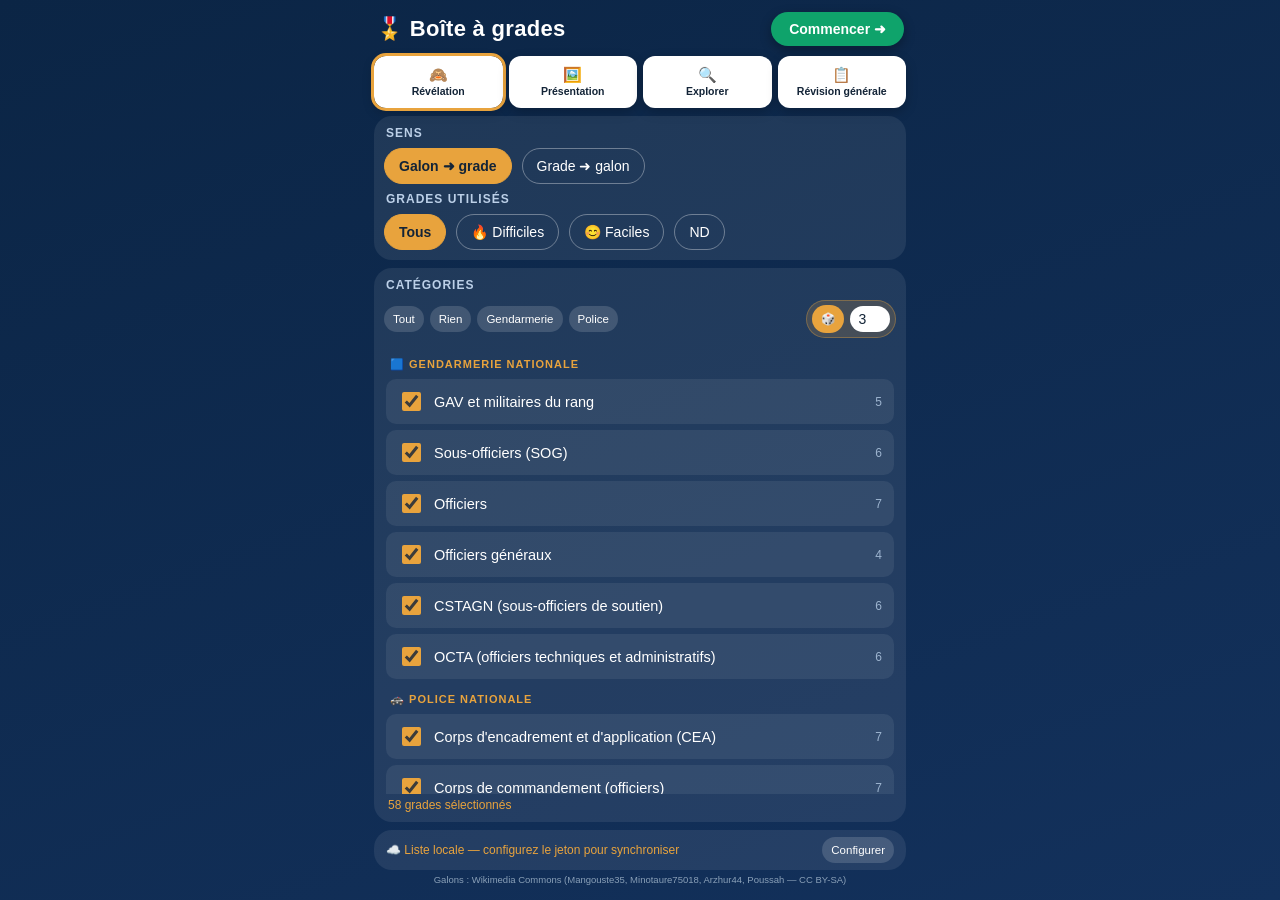
==== index.html @ 47ea77f5 "Clic à gauche = précédent ; difficulté > catégorie > titre ; remarques inutiles retirées Co-Authored" ====
<!DOCTYPE html>
<html lang="fr">
<head>
<meta charset="UTF-8">
<meta name="viewport" content="width=device-width, initial-scale=1, viewport-fit=cover, user-scalable=no">
<meta name="apple-mobile-web-app-capable" content="yes">
<meta name="apple-mobile-web-app-status-bar-style" content="black-translucent">
<meta name="theme-color" content="#0b2545">
<title>Boîte à grades</title>
<style>
:root{
  --bg:#0b2545; --bg2:#13315c; --card:#ffffff; --ink:#132437; --muted:#5b7089;
  --accent:#1d6fd8; --accent2:#0fa36b; --gold:#e8a33d; --danger:#c94f4f;
  --radius:18px;
  --sat:env(safe-area-inset-top,0px); --sab:env(safe-area-inset-bottom,0px);
}
*{box-sizing:border-box; -webkit-tap-highlight-color:transparent;}
html,body{margin:0;padding:0;height:100%;}
body{
  font-family:-apple-system,BlinkMacSystemFont,"Segoe UI",Roboto,Helvetica,Arial,sans-serif;
  background:linear-gradient(160deg,var(--bg) 0%,var(--bg2) 100%);
  color:#fff; min-height:100dvh;
  padding-top:var(--sat); padding-bottom:var(--sab);
  -webkit-text-size-adjust:100%;
}
.screen{max-width:560px;margin:0 auto;padding:16px;display:none;}
#home.active{display:flex;flex-direction:column;height:100dvh;overflow:hidden;padding:8px 14px calc(4px + var(--sab));width:100%;}
.screen.active{display:block;}
h1{font-size:22px;margin:0;font-weight:800;letter-spacing:.3px;}
.titlerow{display:flex;align-items:center;justify-content:space-between;gap:10px;margin:4px 2px 2px;flex:none;}
.sub{color:#bcd0e8;font-size:14px;margin:0 4px 18px;}
.modes{display:grid;grid-template-columns:repeat(4,1fr);gap:6px;margin:8px 0 8px;flex:none;}
.mode-btn{
  border:0;border-radius:12px;padding:7px 2px;text-align:center;cursor:pointer;
  background:var(--card);color:var(--ink);box-shadow:0 4px 12px rgba(0,0,0,.22);
  display:flex;flex-direction:column;align-items:center;justify-content:center;gap:1px;min-height:52px;
}
.mode-btn .ico{font-size:15px;}
.mode-btn b{display:block;font-size:10.5px;line-height:1.15;}
.mode-btn.selected{outline:3px solid var(--gold);}
.panel{background:rgba(255,255,255,.08);border-radius:var(--radius);padding:10px;margin-bottom:8px;}
.panel h3{margin:0 2px 8px;font-size:12px;text-transform:uppercase;letter-spacing:1px;color:#bcd0e8;font-weight:700;}
#catpanel{display:flex;flex-direction:column;flex:1;min-height:0;}
#expanel{flex:1;min-height:0;overflow-y:auto;-webkit-overflow-scrolling:touch;}
#revpanel{flex:1;min-height:0;display:flex;flex-direction:column;}
#revpanel .panel{flex:1;display:flex;flex-direction:column;min-height:0;margin-bottom:0;}
.row{display:flex;gap:10px;flex-wrap:wrap;}
.chip{
  border:1.5px solid rgba(255,255,255,.35);background:transparent;color:#fff;
  border-radius:999px;padding:9px 14px;font-size:14px;cursor:pointer;
}
.chip.on{background:var(--gold);border-color:var(--gold);color:#132437;font-weight:700;}
select{
  width:100%;font-size:16px;padding:12px;border-radius:12px;border:0;background:var(--card);color:var(--ink);
  appearance:none;-webkit-appearance:none;
}

.start{
  border:0;border-radius:999px;padding:9px 18px;font-size:14px;font-weight:800;cursor:pointer;
  background:var(--accent2);color:#fff;box-shadow:0 4px 12px rgba(0,0,0,.3);flex:none;
}
.topbar{display:flex;align-items:center;justify-content:space-between;margin-bottom:10px;}
.topbar .back{background:rgba(255,255,255,.15);border:0;color:#fff;border-radius:999px;padding:9px 15px;font-size:14px;cursor:pointer;}
.counter{font-size:14px;color:#bcd0e8;font-variant-numeric:tabular-nums;}
.card{
  background:var(--card);color:var(--ink);border-radius:22px;padding:20px 16px 16px;
  box-shadow:0 10px 30px rgba(0,0,0,.35);min-height:52dvh;
  display:flex;flex-direction:column;
}
.word{font-size:clamp(30px,9vw,44px);font-weight:800;text-align:center;margin:2px 0 12px;line-height:1.1;}
.meanings{display:grid;gap:14px;flex:1;}
.meaning{display:grid;gap:8px;}
.meaning .catlab{
  font-size:18px;font-weight:800;letter-spacing:.3px;
  color:#fff;background:var(--accent);padding:13px 14px;
  border-radius:14px;text-align:center;
  box-shadow:0 3px 10px rgba(29,111,216,.3);
}
.meaning .catlab.hiddenlab{
  background:repeating-linear-gradient(45deg,#13315c,#13315c 12px,#1b3f74 12px,#1b3f74 24px);
  color:#bcd0e8;font-weight:600;font-size:15px;
}
.imgwrap{position:relative;width:100%;aspect-ratio:4/3;background:#e8eef6;display:flex;align-items:center;justify-content:center;border:1px solid #e3e9f2;border-radius:16px;overflow:hidden;}
.imgwrap img{width:100%;height:100%;object-fit:contain;background:#fff;}
.imgwrap .status{color:var(--muted);font-size:14px;padding:10px;text-align:center;}
.veil{
  position:absolute;inset:0;background:repeating-linear-gradient(45deg,#13315c,#13315c 12px,#1b3f74 12px,#1b3f74 24px);
  display:flex;align-items:center;justify-content:center;color:#fff;font-size:40px;
}
.wikilink{font-size:11px;color:#8aa0b8;text-align:right;padding:3px 8px;text-decoration:none;display:block;}
.controls{display:flex;gap:10px;margin-top:14px;}
.ctrl{
  flex:1;border:0;border-radius:16px;padding:16px 8px;font-size:16px;font-weight:700;cursor:pointer;color:#fff;
}
.prev{background:rgba(255,255,255,.16);}
.next{background:var(--accent);}
.reveal{background:var(--gold);color:#132437;flex:1.4;}
.reveal[disabled]{opacity:.35;}
.ctrl:active{transform:scale(.97);}
.foot{text-align:center;color:#8aa0b8;font-size:9.5px;margin-top:4px;padding-bottom:2px;white-space:nowrap;overflow:hidden;text-overflow:ellipsis;flex:none;}
#syncpanel{display:flex;align-items:center;flex-wrap:wrap;gap:8px;padding:7px 12px;flex:none;margin-bottom:0;}
#syncpanel h3{display:none;}
#syncpanel .selcount{margin:0;flex:1;min-width:0;overflow:hidden;text-overflow:ellipsis;white-space:nowrap;}
.dlgback{
  position:fixed;inset:0;background:rgba(6,20,40,.75);z-index:50;
  display:flex;align-items:flex-start;justify-content:center;padding:calc(24px + var(--sat)) 14px 14px;
  overflow-y:auto;-webkit-overflow-scrolling:touch;
}
.dlg{
  background:var(--bg2);border-radius:18px;padding:16px;width:100%;max-width:460px;
  box-shadow:0 12px 40px rgba(0,0,0,.5);
}
.dlg h3{margin:0 0 10px;font-size:13px;text-transform:uppercase;letter-spacing:1px;color:#bcd0e8;}
.tokfield{
  width:100%;font-size:16px;padding:12px;border-radius:12px;border:0;resize:vertical;
  background:var(--card);color:var(--ink);font-family:ui-monospace,Menlo,monospace;
  word-break:break-all;-webkit-user-select:text;user-select:text;
}
.dlgrow{display:flex;gap:8px;flex-wrap:wrap;margin-top:10px;}
.dlghelp{font-size:11px;line-height:1.4;color:#8aa0b8;margin:12px 0 0;white-space:normal;}
.selcount{font-size:12px;color:#e8a33d;margin:4px 4px 0;flex:none;}
.catgrid{display:grid;grid-template-columns:1fr;gap:6px;flex:1;min-height:0;overflow-y:auto;-webkit-overflow-scrolling:touch;padding:2px;align-content:start;}
.catitem{display:flex;align-items:center;gap:10px;background:rgba(255,255,255,.07);border-radius:10px;padding:10px 12px;font-size:14.5px;cursor:pointer;}
.catitem input{width:19px;height:19px;accent-color:var(--gold);}
.catitem .qm{
  display:none;width:19px;height:19px;border-radius:5px;flex:none;
  background:rgba(232,163,61,.25);border:1.5px solid var(--gold);color:var(--gold);
  font-size:13px;font-weight:800;align-items:center;justify-content:center;line-height:1;
}
.catgrid.mystery input{display:none;}
.catgrid.mystery .qm{display:inline-flex;}
.smallrow{display:flex;gap:6px;margin-bottom:10px;flex-wrap:nowrap;align-items:center;}
.randpick{
  display:flex;gap:6px;align-items:center;margin-left:auto;
  background:rgba(232,163,61,.18);border:1px solid rgba(232,163,61,.35);
  border-radius:999px;padding:4px 5px;
}
.randpick input{
  width:40px;font-size:14px;text-align:center;padding:5px 2px;border-radius:999px;border:0;
  background:var(--card);color:var(--ink);
}
.smallbtn.gold{background:var(--gold);color:#132437;font-weight:700;}
.smallbtn{border:0;background:rgba(255,255,255,.15);color:#fff;border-radius:999px;padding:7px 9px;font-size:11.5px;cursor:pointer;white-space:nowrap;}
.badge{background:var(--accent2);color:#fff;border-radius:999px;font-size:11.5px;font-weight:700;padding:3px 10px;margin-left:8px;vertical-align:middle;}
.exsearch{
  width:100%;font-size:18px;padding:14px 16px;border-radius:14px;border:0;
  background:var(--card);color:var(--ink);margin-bottom:10px;
  -webkit-appearance:none;appearance:none;
}
.exsug{display:flex;flex-wrap:wrap;gap:8px;margin-bottom:12px;}
.exsug button{
  border:0;border-radius:999px;padding:9px 14px;font-size:15px;font-weight:600;
  background:rgba(255,255,255,.18);color:#fff;cursor:pointer;
  text-shadow:0 1px 2px rgba(0,0,0,.45);
}
.exsug .excatbtn{font-weight:800;outline:2px solid rgba(255,255,255,.5);}
.exsug .exnone{color:#bcd0e8;font-size:14px;}
.excard{min-height:0;}
.wordchip{
  display:inline-block;color:#fff;padding:6px 18px;border-radius:14px;
  text-shadow:0 1px 3px rgba(0,0,0,.45);
}
.exwordblock{border-top:2px solid #e3e9f2;padding-top:12px;margin-top:4px;display:grid;gap:10px;}
.exwordblock:first-child{border-top:0;margin-top:0;}
.exwordtitle{
  font-size:22px;font-weight:800;color:#fff;padding:10px 12px;border-radius:12px;
  text-align:center;text-shadow:0 1px 3px rgba(0,0,0,.45);
}
.diffseg{display:inline-flex;background:#e8edf4;border-radius:999px;padding:3px;gap:3px;}
.diffseg button{
  border:0;border-radius:999px;padding:6px 11px;font-size:12.5px;cursor:pointer;
  background:transparent;color:#5b7089;font-weight:700;
}
.diffseg button.on[data-s="ND"]{background:#c6d0dd;color:#132437;}
.diffseg button.on[data-s="facile"]{background:var(--accent2);color:#fff;}
.diffseg button.on[data-s="difficile"]{background:var(--gold);color:#132437;}
.diffrow{text-align:center;margin:0 0 10px;}
.revlist{display:grid;gap:4px;flex:1;min-height:0;overflow-y:auto;-webkit-overflow-scrolling:touch;padding:2px;align-content:start;}
.revitem{
  display:flex;align-items:center;gap:8px;background:rgba(255,255,255,.07);
  border-radius:8px;padding:5px 5px 5px 12px;font-size:15px;flex-wrap:wrap;
}
.revword{flex:1;min-width:80px;overflow:hidden;text-overflow:ellipsis;}
.passebadge{
  background:rgba(255,255,255,.18);color:#e8d3a8;border:1px solid rgba(232,163,61,.5);
  border-radius:999px;font-size:10.5px;font-weight:700;padding:2px 7px;flex:none;
}
.revitem.d{background:rgba(232,163,61,.28);}
.revitem.f{background:rgba(15,163,107,.25);}
/* ---------- Boîte à grades ---------- */
.gimgs{display:grid;gap:10px;}
.gimgs.pair{grid-template-columns:1fr;}
.gimgs.pair .gbox{height:clamp(90px,17dvh,160px);}
.gfig{margin:0;display:grid;gap:4px;}
.gfig figcaption{font-size:12px;color:var(--muted);text-align:center;font-weight:600;}
.gbox{position:relative;background:#fff;border:1px solid #e3e9f2;border-radius:14px;overflow:hidden;
  display:flex;align-items:center;justify-content:center;height:clamp(120px,26dvh,230px);padding:6px;}
.gbox img,.gbox svg{max-width:100%;max-height:100%;width:auto;height:100%;object-fit:contain;display:block;}
.gbox .status{color:var(--muted);font-size:13px;}
.desc{font-size:16px;line-height:1.4;color:var(--ink);background:#eef3fa;border-radius:12px;padding:10px 12px;}
.desc .note{display:block;margin-top:6px;font-size:13.5px;color:var(--muted);}
.desc.hiddendesc{background:repeating-linear-gradient(45deg,#13315c,#13315c 12px,#1b3f74 12px,#1b3f74 24px);
  color:#bcd0e8;text-align:center;font-weight:600;}
.word.hiddenword{color:#9db4cf;font-size:clamp(24px,7vw,34px);}
.grouphead{font-size:11px;text-transform:uppercase;letter-spacing:1px;color:#e8a33d;font-weight:800;margin:8px 4px 2px;}
.ladderrow{display:grid;grid-template-columns:96px 1fr;gap:10px;align-items:center;border-top:1px solid #e3e9f2;padding-top:10px;}
.ladderrow:first-child{border-top:0;padding-top:0;}
.ladderrow .gbox{height:80px;padding:3px;border-radius:10px;}
.laddername{font-weight:800;font-size:16px;color:var(--ink);}
.ladderdesc{font-size:13.5px;color:var(--muted);margin-top:2px;}
.ladderrow .diffseg{margin-top:6px;}
.ladder{display:grid;gap:10px;}
.revcat{font-size:12px;text-transform:uppercase;letter-spacing:.8px;color:#e8a33d;font-weight:800;margin:10px 4px 2px;}
#exWord .wordchip{font-size:clamp(20px,6vw,28px);}
.catrow{margin:0 0 10px;}
.catrow .catlab{font-size:16px;font-weight:800;color:#fff;padding:10px 12px;border-radius:12px;text-align:center;}
.catrow .catlab.hiddenlab{background:repeating-linear-gradient(45deg,#13315c,#13315c 12px,#1b3f74 12px,#1b3f74 24px);color:#bcd0e8;font-weight:600;}
.desc.hiddendesc{font-size:14px;}
</style>
</head>
<body>

<!-- HOME -->
<div class="screen active" id="home">
  <div class="titlerow">
    <h1>🎖️ Boîte à grades</h1>
    <button class="start" id="startBtn" onclick="startSession()">Commencer ➜</button>
  </div>
  <div class="modes">
    <button class="mode-btn selected" id="mode2btn" onclick="setMode(2)">
      <span class="ico">🙈</span><b>Révélation</b>
    </button>
    <button class="mode-btn" id="mode1btn" onclick="setMode(1)">
      <span class="ico">🖼️</span><b>Présentation</b>
    </button>
    <button class="mode-btn" id="mode3btn" onclick="setMode(3)">
      <span class="ico">🔍</span><b>Explorer</b>
    </button>
    <button class="mode-btn" id="mode5btn" onclick="setMode(5)">
      <span class="ico">📋</span><b>Révision générale</b>
    </button>
  </div>

  <div class="panel" id="poolpanel" style="display:none">
    <h3>Sens</h3>
    <div class="row" style="margin-bottom:8px">
      <button class="chip on" data-s="g2n" onclick="setSens('g2n')">Galon ➜ grade</button>
      <button class="chip" data-s="n2g" onclick="setSens('n2g')">Grade ➜ galon</button>
    </div>
    <h3>Grades utilisés</h3>
    <div class="row">
      <button class="chip on" data-p="tous" onclick="setPool('tous')">Tous</button>
      <button class="chip" data-p="difficile" onclick="setPool('difficile')">🔥 Difficiles</button>
      <button class="chip" data-p="facile" onclick="setPool('facile')">😊 Faciles</button>
      <button class="chip" data-p="ND" onclick="setPool('ND')">ND</button>
    </div>
  </div>

  <div class="panel" id="catpanel">
    <h3>Catégories</h3>
    <div class="smallrow">
      <button class="smallbtn" onclick="allCats(true)">Tout</button>
      <button class="smallbtn" onclick="allCats(false)">Rien</button>
      <button class="smallbtn" onclick="groupCats('G')">Gendarmerie</button>
      <button class="smallbtn" onclick="groupCats('P')">Police</button>
      <span class="randpick">
        <button class="smallbtn gold" onclick="randomCats()">🎲</button>
        <input type="number" id="nbRand" min="1" max="11" value="3" inputmode="numeric" oninput="randomCats()">
      </span>
    </div>
    <div class="catgrid" id="catgrid"></div>
    <div class="selcount" id="selcount"></div>
  </div>

  <div id="expanel" style="display:none">
    <input class="exsearch" id="exInput" type="search" placeholder="Tapez un grade ou une catégorie…" autocomplete="off" autocapitalize="off" spellcheck="false" oninput="exSearch()">
    <div class="exsug" id="exSug"></div>
    <div class="card excard" id="exCard" style="display:none">
      <div class="diffrow" id="exDiffrow"></div>
      <div class="catrow" id="exCatrow"></div>
      <div class="word" id="exWord"></div>
      <div class="meanings" id="exMeanings"></div>
    </div>
  </div>

  <div id="revpanel" style="display:none">
    <div class="panel">
      <h3>Révision générale — ND / facile / difficile</h3>
      <div class="selcount" id="revcount"></div>
      <div class="revlist" id="revlist"></div>
    </div>
  </div>

  <div class="panel" id="syncpanel">
    <h3>☁️ Grades difficiles — synchronisation</h3>
    <div class="selcount" id="syncstatus">Chargement…</div>
    <button class="smallbtn" onclick="toggleSyncSetup()">Configurer</button>
  </div>

  <div id="syncsetup" class="dlgback" style="display:none" onclick="if(event.target===this)toggleSyncSetup()">
    <div class="dlg">
      <h3>Jeton GitHub — synchronisation</h3>
      <textarea id="ghtoken" class="tokfield" rows="3" placeholder="Collez ici le jeton (github_pat_…)"
        autocomplete="off" autocorrect="off" autocapitalize="off" spellcheck="false"></textarea>
      <div class="dlgrow">
        <button class="smallbtn" onclick="pasteToken()">📋 Coller</button>
        <button class="smallbtn" onclick="$('ghtoken').value=''">Effacer</button>
        <button class="smallbtn gold" onclick="saveGhToken()">Enregistrer</button>
        <button class="smallbtn" onclick="toggleSyncSetup()">Fermer</button>
      </div>
      <p class="dlghelp">
        GitHub ▸ Settings ▸ Developer settings ▸ Personal access tokens ▸ Fine-grained tokens ▸ Generate new token.
        Repository access : « Only select repositories » ▸ Boite-a-grades. Permissions ▸ Contents : Read and write.
        Le jeton reste uniquement sur cet appareil.
      </p>
    </div>
  </div>

  <p class="foot">Galons : Wikimedia Commons (Mangouste35, Minotaure75018, Arzhur44, Poussah — CC BY-SA)</p>
</div>

<!-- CARD -->
<div class="screen" id="play">
  <div class="topbar">
    <button class="back" onclick="goHome()">← Menu</button>
    <span class="counter" id="counter"></span>
    <button class="back" onclick="shuffleNow()" title="Mélanger">🎲</button>
  </div>
  <div class="card">
    <div class="diffrow" id="diffrow"></div>
    <div class="catrow" id="catrow"></div>
    <div class="word" id="word"></div>
    <div class="meanings" id="meanings"></div>
  </div>
  <div class="controls">
    <button class="ctrl prev" onclick="nav(-1)">◀ Préc.</button>
    <button class="ctrl reveal" id="revealBtn" onclick="revealOrNext()">👁 Révéler</button>
    <button class="ctrl next" id="nextBtn" onclick="nav(1)">Suiv. ▶</button>
  </div>
  <p class="foot">Galons : Wikimedia Commons — CC BY-SA</p>
</div>


<script>
/* ---------- données ----------
   Images : Wikimedia Commons. Gendarmerie : Mangouste35 (CC BY-SA 3.0), Poussah (CC BY-SA 4.0).
   Police : planches Minotaure75018 (CC BY-SA 4.0), Arzhur44 (CC BY-SA 4.0).
   i : liste d'images. {f, l} = fichier entier ; {f, b:[x0,x1,y0,y1], W, H, l} = recadrage d'une planche. */
const GD = 'Départementale (argent)', GM = 'Mobile (or)';
const CEA = {f:'Galons CEA.svg', W:1444, H:881};
const CC  = {f:'Galons CC.svg', W:1722, H:585};
const CCD = {f:'Galons Commissaires.svg', W:923, H:460};
const EMP = {f:'Galons emploi direction.svg', W:930, H:463};
function crop(p, x0, x1, y0, y1, pad){ return {f:p.f, W:p.W, H:p.H, b:[x0, x1, y0, y1], p:pad}; }
function gdgm(code){ return [{f:code+' gd.svg', l:GD}, {f:code+' gm.svg', l:GM}]; }

const DATA = {
cats: [
  {l:'Gendarmerie — GAV et militaires du rang', g:'G'},
  {l:'Gendarmerie — Sous-officiers (SOG)', g:'G'},
  {l:'Gendarmerie — Officiers', g:'G'},
  {l:'Gendarmerie — Officiers généraux', g:'G'},
  {l:'Gendarmerie — CSTAGN (sous-officiers de soutien)', g:'G'},
  {l:'Gendarmerie — OCTA (officiers techniques et administratifs)', g:'G'},
  {l:'Police — Corps d\'encadrement et d\'application (CEA)', g:'P'},
  {l:'Police — Corps de commandement (officiers)', g:'P'},
  {l:'Police — Corps de conception et de direction (commissaires)', g:'P'},
  {l:'Police — Emplois de direction', g:'P'},
  {l:'Police — Anciens grades', g:'P'}
],
words: [
/* ===== Gendarmerie — GAV et militaires du rang ===== */
{w:'Gendarme adjoint volontaire (GAV)', c:0, d:'Fourreau bleu, sans chevron.',
 i:[{f:'Gav gav.svg'}]},
{w:'Gendarme adjoint de 1re classe', c:0, d:'Fourreau bleu, un chevron bleu.',
 i:[{f:'Gav 1cl.svg'}]},
{w:'Brigadier (GAV)', c:0, d:'Fourreau bleu, deux chevrons bleus.',
 i:[{f:'Gav bri.svg'}]},
{w:'Brigadier-chef (GAV)', c:0, d:'Fourreau bleu, deux chevrons bleus sous un chevron argent.',
 i:[{f:'Gav bch.svg'}]},
{w:'Maréchal des logis (GAV)', c:0, d:'Fourreau bleu, un seul chevron argent.',
 i:[{f:'Gav mdl.svg'}]},

/* ===== Gendarmerie — Sous-officiers ===== */
{w:'Gendarme sous contrat', c:1, d:'Un chevron (argent en départementale, or en mobile).',
 i:[{f:'Gend sc gd.svg', l:GD}, {f:'Gend sc gm.svg', l:GM}]},
{w:'Gendarme de carrière', c:1, d:'Deux chevrons.', x:'Grade situé entre sergent et sergent-chef des armées.',
 i:gdgm('Gend')},
{w:'Maréchal des logis-chef', c:1, d:'Trois chevrons.',
 i:gdgm('Mdc')},
{w:'Adjudant', c:1, d:'Un galon à filet rouge, de métal inversé : or en départementale, argent en mobile.',
 i:gdgm('Adj')},
{w:'Adjudant-chef', c:1, d:'Un galon à filet rouge, du métal de la subdivision : argent en départementale, or en mobile.',
 i:gdgm('Adc')},
{w:'Major', c:1, d:'Un galon large à filet rouge, du métal de la subdivision.',
 i:gdgm('Major')},

/* ===== Gendarmerie — Officiers ===== */
{w:'Aspirant', c:2, d:'Un galon argent coupé de deux traits noirs.', x:'Élève officier.',
 i:[{f:'Aspirant gendarmerie départementale.svg', l:GD}]},
{w:'Sous-lieutenant', c:2, d:'Un galon.', x:'On dit « mon lieutenant ».',
 i:gdgm('Slt')},
{w:'Lieutenant', c:2, d:'Deux galons.',
 i:gdgm('Ltn')},
{w:'Capitaine', c:2, d:'Trois galons.',
 i:gdgm('Cne')},
{w:'Chef d\'escadron', c:2, d:'Quatre galons.', x:'On dit « mon commandant » : le grade de commandant n\'existe pas en gendarmerie (sauf OCTA).',
 i:gdgm('Cen')},
{w:'Lieutenant-colonel', c:2, d:'Cinq galons alternés : trois argent et deux or (départementale), trois or et deux argent (mobile).', x:'On dit « mon colonel ».',
 i:gdgm('Lcl')},
{w:'Colonel', c:2, d:'Cinq galons du même métal.',
 i:gdgm('Col')},

/* ===== Gendarmerie — Officiers généraux ===== */
{w:'Général de brigade', c:3, d:'Deux étoiles.',
 i:[{f:'Général brigade gend.svg'}]},
{w:'Général de division', c:3, d:'Trois étoiles.',
 i:[{f:'Général division gend.svg'}]},
{w:'Général de corps d\'armée', c:3, d:'Quatre étoiles.',
 i:[{f:'Général corps d\'armée gend.svg'}]},
{w:'Général d\'armée', c:3, d:'Cinq étoiles.',
 i:[{f:'Général armée gend.svg'}]},

/* ===== Gendarmerie — CSTAGN ===== */
{w:'Maréchal des logis sous contrat (CSTAGN)', c:4, d:'Un chevron argent ; grenade sans soutaches.', x:'Au CSTAGN, « maréchal des logis » remplace « gendarme ».',
 i:[{f:'Mdl sc cstag.svg'}]},
{w:'Maréchal des logis de carrière (CSTAGN)', c:4, d:'Deux chevrons argent ; grenade sans soutaches.',
 i:[{f:'Mdl carriere cstag.svg'}]},
{w:'Maréchal des logis-chef (CSTAGN)', c:4, d:'Trois chevrons argent ; grenade sans soutaches.',
 i:[{f:'Mdc cstag.svg'}]},
{w:'Adjudant (CSTAGN)', c:4, d:'Un galon or à filet rouge ; grenade sans soutaches.',
 i:[{f:'Adj cstag.svg'}]},
{w:'Adjudant-chef (CSTAGN)', c:4, d:'Un galon argent à filet rouge ; grenade sans soutaches.',
 i:[{f:'Adc cstag.svg'}]},
{w:'Major (CSTAGN)', c:4, d:'Un galon large argent à filet rouge ; grenade sans soutaches.',
 i:[{f:'Major cstag.svg'}]},

/* ===== Gendarmerie — OCTA ===== */
{w:'Sous-lieutenant (OCTA)', c:5, d:'Un galon argent ; grenade sans soutaches.',
 i:[{f:'Slt cta.svg'}]},
{w:'Lieutenant (OCTA)', c:5, d:'Deux galons argent ; grenade sans soutaches.',
 i:[{f:'Ltn cta.svg'}]},
{w:'Capitaine (OCTA)', c:5, d:'Trois galons argent ; grenade sans soutaches.',
 i:[{f:'Cne cta.svg'}]},
{w:'Commandant (OCTA)', c:5, d:'Quatre galons argent ; grenade sans soutaches.', x:'Seul corps de la gendarmerie où le grade s\'appelle « commandant » (ailleurs : chef d\'escadron).',
 i:[{f:'Cdt cta.svg'}]},
{w:'Lieutenant-colonel (OCTA)', c:5, d:'Cinq galons : trois argent et deux or alternés ; grenade sans soutaches.',
 i:[{f:'Lcl cta.svg'}]},
{w:'Colonel (OCTA)', c:5, d:'Cinq galons argent ; grenade sans soutaches.',
 i:[{f:'Col cta.svg'}]},

/* ===== Police — CEA ===== */
{w:'Policier adjoint', c:6, d:'Fourreau bleu clair, sans galon.', x:'Contractuel, anciennement « adjoint de sécurité » (ADS).',
 i:[crop(CEA, 284, 432, 86, 405)]},
{w:'Gardien de la paix stagiaire', c:6, d:'Un chevron blanc.',
 i:[crop(CEA, 529, 677, 86, 405)]},
{w:'Gardien de la paix', c:6, d:'Un chevron blanc et un chevron fin.',
 i:[crop(CEA, 768, 915, 86, 405)]},
{w:'Brigadier-chef de police', c:6, d:'Deux filets fins : blanc et rouge.',
 i:[crop(CEA, 653, 792, 484, 752, 2)]},
{w:'Major de police', c:6, d:'Une barrette blanche au-dessus des filets blanc et rouge.',
 i:[crop(CEA, 892, 1031, 484, 752, 2)]},
{w:'Major RULP', c:6, d:'Galons de major et un losange argent.', x:'Responsable d\'unité locale de police.',
 i:[{f:'MajorRULP.png'}]},
{w:'Major à l\'échelon exceptionnel', c:6, d:'Galons de major et un losange or.',
 i:[{f:'MajorEX.png'}]},

/* ===== Police — Corps de commandement ===== */
{w:'Élève officier de police', c:7, d:'Une boucle (lacet) blanche.',
 i:[crop(CC, 45, 193, 79, 400)]},
{w:'Lieutenant stagiaire', c:7, d:'Une large barrette blanche.',
 i:[crop(CC, 276, 423, 79, 400)]},
{w:'Lieutenant de police', c:7, d:'Deux barrettes blanches.', x:'Appellation du capitaine pendant ses premières années après la formation.',
 i:[crop(CC, 520, 668, 79, 400)]},
{w:'Capitaine de police', c:7, d:'Trois barrettes blanches.',
 i:[crop(CC, 759, 907, 79, 400)]},
{w:'Commandant de police', c:7, d:'Quatre barrettes blanches.',
 i:[crop(CC, 998, 1145, 79, 400)]},
{w:'Commandant divisionnaire', c:7, d:'Barrettes de commandant et un motif de feuillage or.',
 i:[crop(CC, 1221, 1368, 79, 400)]},
{w:'Commandant divisionnaire à l\'emploi fonctionnel', c:7, d:'Barrettes de commandant et un motif de feuillage argent.',
 i:[crop(CC, 1442, 1589, 79, 400)]},

/* ===== Police — Commissaires ===== */
{w:'Commissaire de police', c:8, d:'Feuilles de chêne brodées, sans barrette.',
 i:[crop(CCD, 36, 180, 43, 359)]},
{w:'Commissaire divisionnaire', c:8, d:'Feuilles de chêne et deux barrettes.',
 i:[crop(CCD, 512, 655, 43, 359)]},
{w:'Commissaire général', c:8, d:'Fourreau bordé de broderie argent, feuilles de chêne et deux losanges or.',
 i:[crop(CCD, 750, 894, 43, 359)]},

/* ===== Police — Emplois de direction ===== */
{w:'Contrôleur général', c:9, d:'Broderie argent et deux losanges argent.',
 i:[crop(EMP, 31, 175, 29, 345)]},
{w:'Inspecteur général', c:9, d:'Broderie argent et trois losanges argent.',
 i:[crop(EMP, 269, 414, 29, 345)]},
{w:'Directeur des services actifs', c:9, d:'Broderie argent et quatre losanges argent.',
 i:[crop(EMP, 507, 651, 29, 345)]},
{w:'Directeur général de la police nationale', c:9, d:'Broderie argent et cinq losanges argent.',
 i:[crop(EMP, 744, 888, 29, 345)]},

/* ===== Police — Anciens grades ===== */
{w:'Sous-brigadier de police', c:10, d:'Deux chevrons blancs et un chevron fin.', x:'Grade supprimé.',
 i:[crop(CEA, 1007, 1154, 86, 405)]},
{w:'Brigadier de police', c:10, d:'Une barrette or.', x:'Grade fusionné dans brigadier-chef.',
 i:[crop(CEA, 409, 548, 484, 752, 2)]},
{w:'Commissaire principal', c:10, d:'Feuilles de chêne et une barrette.', x:'Grade supprimé.',
 i:[crop(CCD, 267, 410, 43, 359)]}
]
};
DATA.words.forEach((w, k)=>{ w.o = k; });  // ordre hiérarchique d'origine

/* ---------- difficulté des grades : ND (par défaut) / facile / difficile ---------- */
let diffMap = {};
try{
  diffMap = JSON.parse(localStorage.getItem('bag_diff')||'null') || {};
}catch(e){}
/* filet de sécurité : si bag_diff est vide ou illisible mais qu'une sauvegarde
   existe, on repart de la sauvegarde plutôt que d'une liste vide. */
try{
  if(!Object.keys(diffMap).length){
    const bak = JSON.parse(localStorage.getItem('bag_diff_bak')||'null');
    if(bak && typeof bak === 'object' && Object.keys(bak).length) diffMap = bak;
  }
}catch(e){}
function purgeImageCache(){
  const kill = [];
  for(let i=0;i<localStorage.length;i++){ const k = localStorage.key(i); if(k && k.startsWith('bag_img_')) kill.push(k); }
  kill.forEach(k=>{ try{ localStorage.removeItem(k); }catch(e){} });
  return kill.length;
}
function saveDiff(){
  const payload = JSON.stringify(diffMap);
  try{
    localStorage.setItem('bag_diff', payload);
    if(Object.keys(diffMap).length) localStorage.setItem('bag_diff_bak', payload);
  }catch(e){
    // quota dépassé : le cache d'images est le seul poste sacrifiable
    purgeImageCache();
    try{
      localStorage.setItem('bag_diff', payload);
      if(Object.keys(diffMap).length) localStorage.setItem('bag_diff_bak', payload);
    }catch(e2){
      setSyncStatus('⚠️ Stockage local saturé — classements non enregistrés sur l\'appareil');
    }
  }
}
function getDiff(w){ return diffMap[w.toLowerCase()] || 'ND'; }
function isDiff(w){ return getDiff(w) === 'difficile'; }
function nbDiff(){ return Object.values(diffMap).filter(v=>v==='difficile').length; }
function nbFac(){ return Object.values(diffMap).filter(v=>v==='facile').length; }
function setDiffState(w, s){
  const k = w.toLowerCase();
  if(s === 'ND') delete diffMap[k]; else diffMap[k] = s;
  diffRev++;
  saveDiff();
  document.querySelectorAll('[data-diff]').forEach(el=>{ if(el.getAttribute('data-diff')===k) paintDiff(el, k); });
  updateRevCount();
  scheduleGhSave();
}
function refreshDiffUI(){
  document.querySelectorAll('[data-diff]').forEach(el=>paintDiff(el, el.getAttribute('data-diff')));
  updateRevCount();
}

/* ---------- synchronisation GitHub ---------- */
const GH_API = 'https://api.github.com/repos/victortisme/Boite-a-grades/contents/grades-difficiles.json';
let ghSha = null, syncTimer = null;
/* diffRev augmente à chaque modification locale. Une fusion calculée avant une
   modification ne doit jamais être réappliquée après : c'est ce qui faisait
   « revenir » le bouton de difficulté à sa valeur précédente. */
let diffRev = 0, ghSaving = false;
let ghToken = localStorage.getItem('bag_gh_token') || '';
function b64enc(s){ return btoa(unescape(encodeURIComponent(s))); }
function b64dec(s){ return decodeURIComponent(escape(atob(s.replace(/\s/g,'')))); }
function setSyncStatus(t){ const el = $('syncstatus'); if(el) el.textContent = t; }
function toggleSyncSetup(){
  const p = $('syncsetup');
  const open = p.style.display === 'none';
  p.style.display = open ? 'flex' : 'none';
  if(open){ $('ghtoken').value = ghToken; setTimeout(()=>$('ghtoken').focus(), 50); }
}
async function pasteToken(){
  try{
    const t = await navigator.clipboard.readText();
    if(t) $('ghtoken').value = t.trim();
    else alert('Presse-papiers vide.');
  }catch(e){
    alert('Collage automatique refusé par le navigateur : appuyez longuement dans le champ puis choisissez « Coller ».');
    $('ghtoken').focus();
  }
}
function saveGhToken(){
  ghToken = $('ghtoken').value.replace(/\s+/g,'').trim();
  if(ghToken && !/^gh[pousr]_|^github_pat_/.test(ghToken)){
    if(!confirm('Ce texte ne ressemble pas à un jeton GitHub. L\'enregistrer quand même ?')) return;
  }
  try{ localStorage.setItem('bag_gh_token', ghToken); }catch(e){}
  $('syncsetup').style.display = 'none';
  if(ghToken){ setSyncStatus('☁️ Jeton enregistré — connexion…'); ghLoad(); }
  else setSyncStatus('☁️ Jeton effacé — liste locale uniquement');
}
async function ghLoad(){
  const rev0 = diffRev;
  try{
    const headers = ghToken ? {Authorization: 'Bearer ' + ghToken} : {};
    const r = await fetch(GH_API + '?ref=main&t=' + Date.now(), {cache: 'no-store', headers: headers});
    if(!r.ok) throw 0;
    const j = await r.json();
    ghSha = j.sha;
    const remote = parseDiffPayload(JSON.parse(b64dec(j.content)));
    if(diffRev !== rev0){
      // l'utilisateur a modifié une difficulté pendant le chargement : on fusionne
      const e0 = localEdits();
      if(e0){ diffMap = applyEdits(remote, e0); saveDiff(); refreshDiffUI(); }
      if(ghToken) scheduleGhSave();
      return;
    }
    const edits = localEdits();
    if(edits === null){
      resetFromRemote(remote, '☁️ Liste locale incohérente — rechargée depuis GitHub (aucune suppression envoyée)');
    } else if(Object.keys(edits).length){
      // éditions locales non envoyées : on les applique sur l'état distant
      diffMap = applyEdits(remote, edits);
      saveDiff(); refreshDiffUI();
      if(ghToken) scheduleGhSave();
      else setSyncStatus('☁️ Modifications locales non envoyées — jeton requis');
    } else {
      diffMap = remote;
      saveDiff(); writeBase(remote); refreshDiffUI();
      setSyncStatus(ghToken ? '☁️ Synchronisé (' + nbDiff() + ' difficiles · ' + nbFac() + ' faciles)' : '☁️ Liste partagée chargée — lecture seule sans jeton');
    }
  }catch(e){
    setSyncStatus(ghToken ? '☁️ Connexion impossible — liste locale utilisée' : '☁️ Liste locale — configurez le jeton pour synchroniser');
  }
}
/* état de la dernière synchronisation réussie, pour ne pousser que les vraies éditions locales */
function readBase(){ try{ return JSON.parse(localStorage.getItem('bag_base')||'{}') || {}; }catch(e){ return {}; } }
function writeBase(m){ try{ localStorage.setItem('bag_base', JSON.stringify(m)); }catch(e){} }
function parseDiffPayload(raw){
  const out = {};
  if(Array.isArray(raw)) raw.forEach(x=>{ out[String(x).toLowerCase()] = 'difficile'; });
  else if(raw && typeof raw === 'object') for(const k in raw){ const v = String(raw[k]); if(v==='facile'||v==='difficile') out[k.toLowerCase()] = v; }
  return out;
}
/* Nombre maximal de retours à « ND » transmissibles en une synchronisation.
   Au-delà, il ne s'agit plus d'une édition mais d'une perte du stockage local. */
const MAX_SUPPR = 5;
function countSuppr(edits){ let n = 0; for(const k in edits){ if(edits[k] === 'ND') n++; } return n; }
/* Renvoie les éditions locales, ou null si l'état local est jugé non fiable.
   null = « ne rien envoyer, recharger depuis GitHub ». */
function localEdits(){
  const base = readBase(), edits = {};
  // Cas 1 : liste locale vide alors que la base ne l'est pas.
  // C'est une perte de données, jamais une suppression volontaire.
  if(!Object.keys(diffMap).length && Object.keys(base).length) return null;
  new Set([...Object.keys(diffMap), ...Object.keys(base)]).forEach(k=>{
    const now = diffMap[k] || 'ND', before = base[k] || 'ND';
    if(now !== before) edits[k] = now;
  });
  // Cas 2 : suppression de masse.
  if(countSuppr(edits) > MAX_SUPPR) return null;
  return edits;
}
function resetFromRemote(remote, msg){
  diffMap = remote;
  saveDiff(); writeBase(remote); refreshDiffUI();
  setSyncStatus(msg);
}
function applyEdits(remote, edits){
  const merged = Object.assign({}, remote);
  for(const k in edits){ if(edits[k]==='ND') delete merged[k]; else merged[k] = edits[k]; }
  return merged;
}
function scheduleGhSave(){
  if(!ghToken){ setSyncStatus('☁️ Modifié localement — jeton requis pour synchroniser'); return; }
  setSyncStatus('☁️ Enregistrement…');
  clearTimeout(syncTimer);
  syncTimer = setTimeout(()=>ghSave(false), 1500);
}
async function ghSave(isRetry){
  if(ghSaving){ clearTimeout(syncTimer); syncTimer = setTimeout(()=>ghSave(false), 700); return; }
  ghSaving = true;
  try{
    // 1. relire l'état distant pour ne rien écraser (fusion, pas remplacement)
    let remote = null;
    try{
      const r0 = await fetch(GH_API + '?ref=main&t=' + Date.now(), {cache:'no-store', headers:{Authorization:'Bearer '+ghToken}});
      if(r0.ok){ const j0 = await r0.json(); ghSha = j0.sha; remote = parseDiffPayload(JSON.parse(b64dec(j0.content))); }
    }catch(e){}
    if(remote === null){
      // relecture impossible : écrire maintenant écraserait la liste distante
      setSyncStatus('☁️ Lecture GitHub impossible — enregistrement reporté');
      clearTimeout(syncTimer); syncTimer = setTimeout(()=>ghSave(false), 6000);
      return;
    }
    // 2. appliquer uniquement les éditions locales sur cet état
    const rev = diffRev;            // instantané : toute modification ultérieure invalide cette fusion
    const edits = localEdits();
    if(edits === null){
      resetFromRemote(remote, '⚠️ Suppression massive bloquée — liste rechargée depuis GitHub');
      return;
    }
    const merged = applyEdits(remote, edits);
    // 3. garde-fou final : ne jamais publier un fichier vide ou brutalement amputé
    const nRemote = Object.keys(remote).length, nMerged = Object.keys(merged).length;
    if(nRemote && (!nMerged || nMerged < nRemote - MAX_SUPPR)){
      resetFromRemote(remote, '⚠️ Enregistrement annulé : perte anormale de grades — liste rechargée');
      return;
    }
    const sorted = {};
    Object.keys(merged).sort().forEach(k=>{ sorted[k] = merged[k]; });
    const body = {
      message: 'Mise à jour des difficultés',
      content: b64enc(JSON.stringify(sorted, null, 1)),
      branch: 'main'
    };
    if(ghSha) body.sha = ghSha;
    const r = await fetch(GH_API, {
      method: 'PUT',
      headers: {Authorization: 'Bearer ' + ghToken, 'Content-Type': 'application/json'},
      body: JSON.stringify(body)
    });
    if((r.status === 409 || r.status === 422) && !isRetry){
      clearTimeout(syncTimer); syncTimer = setTimeout(()=>ghSave(true), 400);
      return;
    }
    if(!r.ok) throw 0;
    const j = await r.json();
    ghSha = j.content.sha;
    if(diffRev === rev){
      diffMap = merged;
      saveDiff(); writeBase(merged); refreshDiffUI();
      setSyncStatus('☁️ Synchronisé (' + nbDiff() + ' difficiles · ' + nbFac() + ' faciles)');
    }else{
      // modifié pendant l'envoi : on garde l'état local et on renvoie
      setSyncStatus('☁️ Enregistrement…');
      clearTimeout(syncTimer); syncTimer = setTimeout(()=>ghSave(false), 900);
    }
  }catch(e){
    setSyncStatus('☁️ Échec de l\'enregistrement — vérifiez le jeton et la connexion');
  }finally{
    ghSaving = false;
  }
}

let mode = 2, pool = [], idx = 0, currentCard = null, sens = 'g2n', revealed = false;
const $ = id => document.getElementById(id);

/* ---------- images ---------- */
const FP = 'https://commons.wikimedia.org/wiki/Special:FilePath/';
function imgNode(sp){
  const box = document.createElement('div');
  box.className = 'gbox';
  if(sp.b){
    const pad = sp.p == null ? 12 : sp.p, [x0, x1, y0, y1] = sp.b;
    const vb = [x0 - pad, y0 - pad, (x1 - x0) + 2*pad, (y1 - y0) + 2*pad].join(' ');
    box.innerHTML = '<svg xmlns="http://www.w3.org/2000/svg" viewBox="' + vb + '" preserveAspectRatio="xMidYMid meet">'
      + '<image href="' + FP + encodeURIComponent(sp.f) + '" width="' + sp.W + '" height="' + sp.H + '"/></svg>';
  }else{
    const img = document.createElement('img');
    img.alt = '';
    img.loading = 'lazy';
    img.src = FP + encodeURIComponent(sp.f) + '?width=500';
    img.onerror = ()=>{ box.innerHTML = '<div class="status">Image indisponible</div>'; };
    box.appendChild(img);
  }
  return box;
}
function imagesEl(item, veiled){
  const wrap = document.createElement('div');
  wrap.className = 'gimgs' + (item.i.length > 1 ? ' pair' : '');
  item.i.forEach(sp=>{
    const fig = document.createElement('figure');
    fig.className = 'gfig';
    const box = imgNode(sp);
    if(veiled){ const v = document.createElement('div'); v.className = 'veil'; v.textContent = '❓'; box.appendChild(v); }
    fig.appendChild(box);
    if(sp.l){ const cap = document.createElement('figcaption'); cap.textContent = sp.l; fig.appendChild(cap); }
    wrap.appendChild(fig);
  });
  return wrap;
}
function noteEl(item, hidden){
  if(!item.x) return null;
  const d = document.createElement('div');
  d.className = 'desc' + (hidden ? ' hiddendesc' : '');
  d.textContent = hidden ? '❓ Remarque cachée' : '💡 ' + item.x;
  return d;
}
function catLab(ci, hidden){
  const d = document.createElement('div');
  d.className = 'catlab' + (hidden ? ' hiddenlab' : '');
  d.style.background = hidden ? '' : catColor(ci);
  d.textContent = hidden ? '❓ Catégorie cachée' : DATA.cats[ci].l;
  return d;
}

/* ---------- accueil ---------- */
function setMode(m){
  mode = m;
  [1,2,3,5].forEach(k=>$('mode'+k+'btn').classList.toggle('selected', m===k));
  const ex = m===3, play = m===1 || m===2;
  $('catpanel').style.display = play ? '' : 'none';
  $('startBtn').style.display = play ? '' : 'none';
  $('poolpanel').style.display = m===2 ? '' : 'none';
  $('expanel').style.display = ex ? '' : 'none';
  $('revpanel').style.display = m===5 ? '' : 'none';
  if(ex){ $('exInput').value=''; $('exSug').innerHTML=''; $('exCard').style.display='none'; showCatButtons(); }
  if(m===5) buildReview();
}
function isRevealMode(){ return mode===2; }
let poolFilter = 'tous';
function setPool(p){
  poolFilter = p;
  document.querySelectorAll('#poolpanel .chip[data-p]').forEach(c=>c.classList.toggle('on', c.dataset.p===p));
}
function setSens(s){
  sens = s;
  document.querySelectorAll('#poolpanel .chip[data-s]').forEach(c=>c.classList.toggle('on', c.dataset.s===s));
}
function wkey(w){ return w.toLowerCase(); }

/* ---------- difficulté : boutons ---------- */
function paintDiff(el, k){
  const st = diffMap[k] || 'ND';
  if(!el.classList.contains('diffseg')) return;
  el.querySelectorAll('button').forEach(b=>b.classList.toggle('on', b.dataset.s === st));
  const row = el.closest('.revitem');
  if(row){ row.classList.toggle('d', st==='difficile'); row.classList.toggle('f', st==='facile'); }
}
function diffBtn(w){
  const k = wkey(w);
  const g = document.createElement('span');
  g.className = 'diffseg';
  g.setAttribute('data-diff', k);
  [['ND','ND'],['facile','😊 Facile'],['difficile','🔥 Difficile']].forEach(p=>{
    const b = document.createElement('button');
    b.dataset.s = p[0];
    b.textContent = p[1];
    b.onclick = e=>{ e.stopPropagation(); e.preventDefault(); setDiffState(w, p[0]); };
    g.appendChild(b);
  });
  paintDiff(g, k);
  return g;
}

/* ---------- révision générale ---------- */
let revBuilt = false;
function buildReview(){
  updateRevCount();
  if(revBuilt) return;
  revBuilt = true;
  const frag = document.createDocumentFragment();
  DATA.cats.forEach((c, ci)=>{
    const h = document.createElement('div');
    h.className = 'revcat';
    h.textContent = c.l;
    frag.appendChild(h);
    DATA.words.filter(w=>w.c===ci).forEach(w=>{
      const row = document.createElement('div');
      row.className = 'revitem';
      const sp = document.createElement('span');
      sp.className = 'revword';
      sp.textContent = w.w;
      row.appendChild(sp);
      row.appendChild(diffBtn(w.w));
      frag.appendChild(row);
    });
  });
  $('revlist').appendChild(frag);
}
function knownKeys(){ return new Set(DATA.words.map(w=>wkey(w.w))); }
function updateRevCount(){
  const el = $('revcount');
  if(!el) return;
  const ks = knownKeys();
  let d = 0, f = 0;
  ks.forEach(k=>{ if(diffMap[k]==='difficile') d++; else if(diffMap[k]==='facile') f++; });
  el.textContent = d + ' difficile(s) · ' + f + ' facile(s) · ' + (ks.size - d - f) + ' ND';
}

/* ---------- catégories ---------- */
function buildCats(){
  const g = $('catgrid');
  let last = '';
  DATA.cats.forEach((c,i)=>{
    if(c.g !== last){
      last = c.g;
      const h = document.createElement('div');
      h.className = 'grouphead';
      h.textContent = c.g === 'G' ? '🟦 Gendarmerie nationale' : '🚓 Police nationale';
      g.appendChild(h);
    }
    const lab = document.createElement('label');
    lab.className = 'catitem';
    const n = DATA.words.filter(w=>w.c===i).length;
    lab.innerHTML = `<input type="checkbox" checked data-i="${i}" onchange="catToggled()"><span class="qm">?</span> ${escapeHtml(c.l.replace(/^(Gendarmerie|Police) — /,''))} <span style="margin-left:auto;color:#9db4cf;font-size:12px">${n}</span>`;
    g.appendChild(lab);
  });
  updateCount();
}
function allCats(v){
  document.querySelectorAll('#catgrid input').forEach(cb=>cb.checked=v);
  $('catgrid').classList.remove('mystery');
  updateCount();
}
function groupCats(gr){
  document.querySelectorAll('#catgrid input').forEach(cb=>{ cb.checked = DATA.cats[+cb.dataset.i].g === gr; });
  $('catgrid').classList.remove('mystery');
  updateCount();
}
function catToggled(){ $('catgrid').classList.remove('mystery'); updateCount(); }
function randomCats(){
  let n = parseInt($('nbRand').value, 10);
  if(isNaN(n)) return;
  if(n < 1) n = 1;
  if(n > DATA.cats.length){ n = DATA.cats.length; $('nbRand').value = n; }
  const idxs = DATA.cats.map((_,i)=>i);
  shuffle(idxs);
  const keep = new Set(idxs.slice(0, n));
  document.querySelectorAll('#catgrid input').forEach(cb=>{ cb.checked = keep.has(+cb.dataset.i); });
  $('catgrid').classList.add('mystery');
  updateCount();
}
function selectedCats(){
  return [...document.querySelectorAll('#catgrid input')].filter(cb=>cb.checked).map(cb=>+cb.dataset.i);
}
function updateCount(){
  const sel = new Set(selectedCats());
  const n = DATA.words.filter(w=>sel.has(w.c)).length;
  $('selcount').textContent = n + ' grades sélectionnés';
}
function startSession(){
  const sel = new Set(selectedCats());
  pool = DATA.words.filter(w=>sel.has(w.c));
  if(!pool.length){ alert('Sélectionnez au moins une catégorie.'); return; }
  if(mode===2 && poolFilter !== 'tous'){
    pool = pool.filter(w=>getDiff(w.w) === poolFilter);
    if(!pool.length){ alert('Aucun grade ne correspond à ce filtre dans les catégories choisies.'); return; }
  }
  if(mode===2) shuffle(pool);           // présentation : ordre hiérarchique
  idx = 0;
  $('home').classList.remove('active');
  $('play').classList.add('active');
  render();
  window.scrollTo(0,0);
}
function goHome(){
  $('play').classList.remove('active');
  $('home').classList.add('active');
}

/* ---------- exploration ---------- */
function norm(s){ return s.toLowerCase().normalize('NFD').replace(/[̀-ͯ]/g,''); }
function catColor(i){ return 'hsl(' + (i*137.508 % 360).toFixed(0) + ',58%,40%)'; }
function showCatButtons(){
  const sug = $('exSug');
  sug.innerHTML = '';
  DATA.cats.forEach((c, ci)=>{
    const b = document.createElement('button');
    b.className = 'excatbtn';
    b.style.background = catColor(ci);
    b.textContent = '📁 ' + c.l;
    b.onclick = ()=>{ $('exInput').value = c.l; exShowCategory(ci); };
    sug.appendChild(b);
  });
}
function exSearch(){
  const q = norm($('exInput').value.trim());
  const sug = $('exSug');
  $('exCard').style.display = 'none';
  if(!q){ showCatButtons(); return; }
  sug.innerHTML = '';
  const catMatches = [];
  DATA.cats.forEach((c,i)=>{ if(norm(c.l).includes(q)) catMatches.push(i); });
  catMatches.forEach(ci=>{
    const b = document.createElement('button');
    b.className = 'excatbtn';
    b.style.background = catColor(ci);
    b.textContent = '📁 ' + DATA.cats[ci].l;
    b.onclick = ()=>{ $('exInput').value = DATA.cats[ci].l; exShowCategory(ci); };
    sug.appendChild(b);
  });
  const starts = [], contains = [];
  DATA.words.forEach(w=>{
    const n = norm(w.w);
    if(n.startsWith(q)) starts.push(w);
    else if(n.includes(q) || norm(w.d).includes(q)) contains.push(w);
  });
  const list = starts.concat(contains).slice(0, 30);
  if(!list.length && !catMatches.length){
    sug.innerHTML = '<span class="exnone">Aucun grade ni catégorie ne correspond.</span>';
    return;
  }
  list.forEach(w=>{
    const b = document.createElement('button');
    b.style.background = catColor(w.c);
    b.textContent = w.w;
    b.onclick = ()=>{ $('exInput').value = w.w; exShow(w); };
    sug.appendChild(b);
  });
  const exactWord = list.find(w=>norm(w.w)===q);
  if(exactWord) exShow(exactWord, true);
}
function exShow(item, keepSug){
  if(!keepSug) $('exSug').innerHTML = '';
  $('exCard').style.display = '';
  currentCard = item;
  $('exWord').innerHTML = '<span class="wordchip" style="background:' + catColor(item.c) + '">' + escapeHtml(item.w) + '</span>';
  const edr = $('exDiffrow');
  edr.innerHTML = '';
  edr.appendChild(diffBtn(item.w));
  const box = $('exMeanings');
  box.innerHTML = '';
  const cr = $('exCatrow');
  cr.innerHTML = '';
  cr.appendChild(catLab(item.c, false));
  const m = document.createElement('div');
  m.className = 'meaning';
  m.appendChild(imagesEl(item, false));
  const n = noteEl(item, false);
  if(n) m.appendChild(n);
  box.appendChild(m);
}
/* une catégorie = l'échelle des grades, du plus bas au plus haut */
function exShowCategory(ci, keepSug){
  if(!keepSug) $('exSug').innerHTML = '';
  $('exCard').style.display = '';
  currentCard = 'cat:' + ci;
  const words = DATA.words.filter(w=>w.c===ci);
  $('exWord').innerHTML = '<span class="wordchip" style="background:' + catColor(ci) + '">📁 ' + escapeHtml(DATA.cats[ci].l) + '</span>'
    + ' <span class="badge">' + words.length + ' grades</span>';
  $('exDiffrow').innerHTML = '';
  $('exCatrow').innerHTML = '';
  const box = $('exMeanings');
  box.innerHTML = '';
  const lad = document.createElement('div');
  lad.className = 'ladder';
  words.forEach(w=>{
    const row = document.createElement('div');
    row.className = 'ladderrow';
    row.appendChild(imgNode(w.i[w.i.length > 1 ? 0 : 0]));
    const t = document.createElement('div');
    t.innerHTML = '<div class="laddername">' + escapeHtml(w.w) + '</div>' + (w.x ? '<div class="ladderdesc">💡 ' + escapeHtml(w.x) + '</div>' : '');
    t.appendChild(diffBtn(w.w));
    t.style.cursor = 'pointer';
    t.onclick = e=>{ if(e.target.closest('.diffseg')) return; $('exInput').value = w.w; exShow(w); window.scrollTo(0,0); };
    row.appendChild(t);
    lad.appendChild(row);
  });
  box.appendChild(lad);
}
function shuffle(a){ for(let i=a.length-1;i>0;i--){ const j=Math.floor(Math.random()*(i+1)); [a[i],a[j]]=[a[j],a[i]]; } }
function shuffleNow(){ shuffle(pool); idx=0; render(); }

/* ---------- carte ---------- */
function nav(d){
  idx = (idx + d + pool.length) % pool.length;
  render();
}
function render(){
  const item = pool[idx];
  currentCard = item;
  revealed = false;
  $('counter').textContent = (idx+1) + ' / ' + pool.length;
  const quiz = isRevealMode();
  const hideName = quiz && sens === 'g2n';
  const hideImg = quiz && sens === 'n2g';
  const wEl = $('word');
  wEl.classList.toggle('hiddenword', hideName);
  wEl.textContent = hideName ? '❓ Quel grade ?' : item.w;
  const dr = $('diffrow');
  dr.innerHTML = '';
  dr.appendChild(diffBtn(item.w));
  const cr = $('catrow');
  cr.innerHTML = '';
  cr.appendChild(catLab(item.c, hideName));
  const box = $('meanings');
  box.innerHTML = '';
  const m = document.createElement('div');
  m.className = 'meaning';
  m.appendChild(imagesEl(item, hideImg));
  const n = noteEl(item, quiz);
  if(n) m.appendChild(n);
  box.appendChild(m);
  const rb = $('revealBtn'), nb = $('nextBtn');
  if(quiz){ rb.style.display=''; rb.textContent='👁 Révéler'; nb.style.display='none'; }
  else { rb.style.display='none'; nb.style.display=''; }
  window.scrollTo(0,0);
}
function revealOrNext(){
  if(!isRevealMode()) return;
  if(revealed){ nav(1); return; }
  const item = pool[idx];
  const wEl = $('word');
  wEl.classList.remove('hiddenword');
  wEl.textContent = item.w;
  document.querySelectorAll('#meanings .veil').forEach(v=>v.remove());
  const lab = document.querySelector('#catrow .catlab');
  if(lab) lab.replaceWith(catLab(item.c, false));
  const d = document.querySelector('#meanings .desc');
  if(d) d.replaceWith(noteEl(item, false));
  revealed = true;
  $('revealBtn').textContent = 'Suivant ▶';
}
function escapeHtml(s){ return String(s).replace(/[&<>"']/g, c=>({'&':'&amp;','<':'&lt;','>':'&gt;','"':'&quot;',"'":'&#39;'}[c])); }

/* balayage */
(function(){
  let x0=null,y0=null;
  document.addEventListener('touchstart',e=>{ if($('play').classList.contains('active')){ x0=e.touches[0].clientX; y0=e.touches[0].clientY; } },{passive:true});
  document.addEventListener('touchend',e=>{
    if(x0===null) return;
    const dx = e.changedTouches[0].clientX - x0, dy = e.changedTouches[0].clientY - y0;
    x0=null;
    if(Math.abs(dx)>70 && Math.abs(dx)>2*Math.abs(dy)){
      const d = dx<0?1:-1;
      if(isRevealMode() && !revealed && d===1) return;
      nav(d);
    }
  },{passive:true});
})();

/* toucher le bord gauche : précédent ; l'image ou le bord droit : révéler puis suivant */
document.addEventListener('click', e=>{
  if(!$('play').classList.contains('active')) return;
  if(e.target.closest('button, input, a, .diffseg')) return;
  if(e.clientX < window.innerWidth * 0.25){ nav(-1); return; }
  const onImage = e.target.closest('.gbox');
  const rightEdge = e.clientX > window.innerWidth * 0.75;
  if(onImage || rightEdge){
    if(isRevealMode() && !revealed) revealOrNext();
    else nav(1);
  }
});

/* clavier */
document.addEventListener('keydown',e=>{
  if(e.target.tagName === 'INPUT' || e.target.tagName === 'TEXTAREA') return;
  if(!$('play').classList.contains('active')) return;
  if(e.key==='ArrowRight'){ if(isRevealMode() && !revealed) revealOrNext(); else nav(1); }
  else if(e.key==='ArrowLeft') nav(-1);
  else if(e.key===' '||e.key==='Enter'){ if(isRevealMode()){ e.preventDefault(); revealOrNext(); } }
  else if(e.key==='f'||e.key==='F'){ if(pool[idx]) setDiffState(pool[idx].w, 'facile'); }
  else if(e.key==='d'||e.key==='D'){ if(pool[idx]) setDiffState(pool[idx].w, 'difficile'); }
  else if(e.key==='n'||e.key==='N'){ if(pool[idx]) setDiffState(pool[idx].w, 'ND'); }
});

buildCats();
setMode(2);
ghLoad();
</script>
</body>
</html>
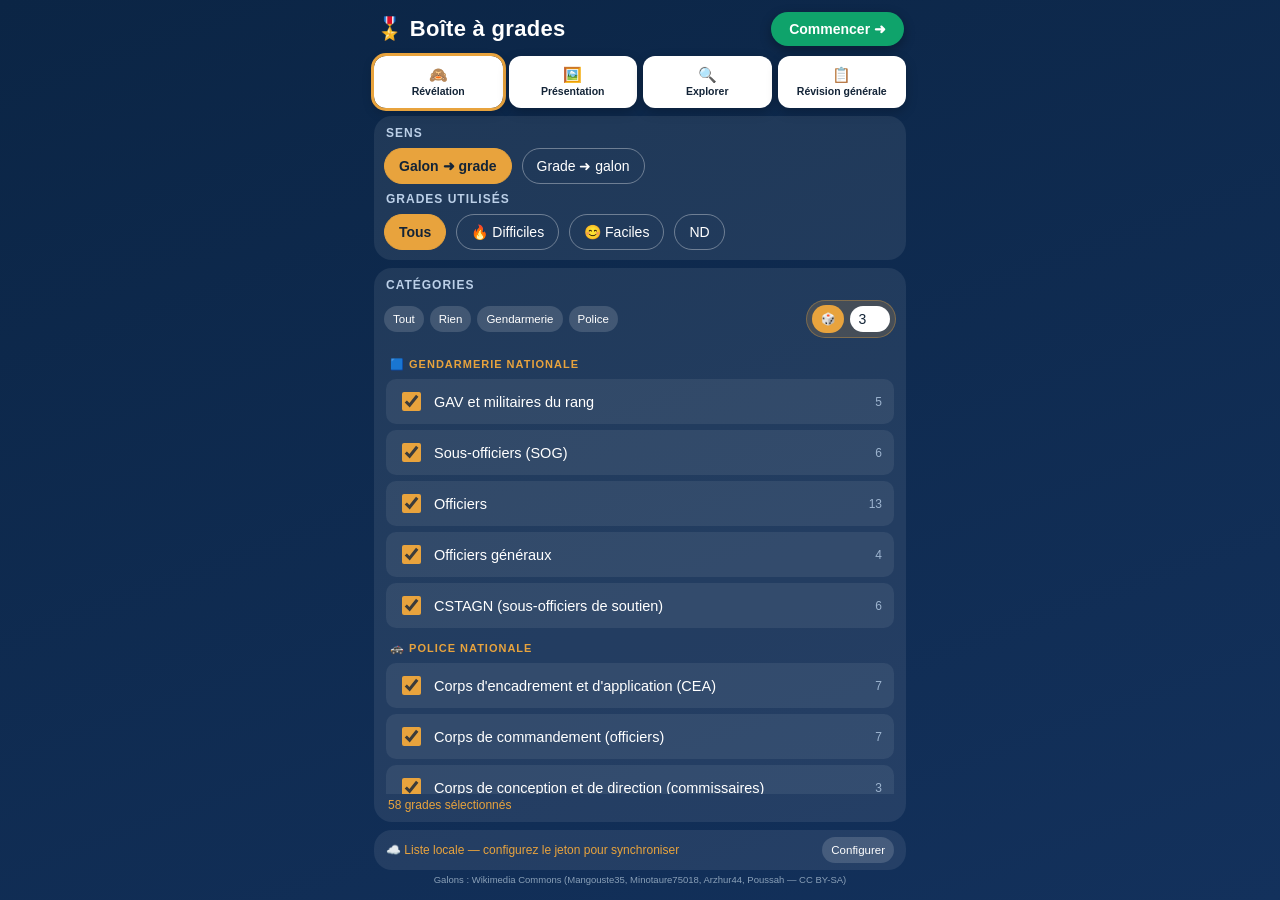
==== commit d50eb28d: "OCTA regroupés avec les officiers de gendarmerie, mention de différenciation Co-Authored-By: Claude " ====
--- a/index.html
+++ b/index.html
@@ -190,7 +190,7 @@
 /* ---------- Boîte à grades ---------- */
 .gimgs{display:grid;gap:10px;}
 .gimgs.pair{grid-template-columns:1fr;}
-.gimgs.pair .gbox{height:clamp(90px,17dvh,160px);}
+.gimgs.pair .gbox{height:clamp(80px,15dvh,140px);}
 .gfig{margin:0;display:grid;gap:4px;}
 .gfig figcaption{font-size:12px;color:var(--muted);text-align:center;font-weight:600;}
 .gbox{position:relative;background:#fff;border:1px solid #e3e9f2;border-radius:14px;overflow:hidden;
@@ -203,7 +203,7 @@
   color:#bcd0e8;text-align:center;font-weight:600;}
 .word.hiddenword{color:#9db4cf;font-size:clamp(24px,7vw,34px);}
 .grouphead{font-size:11px;text-transform:uppercase;letter-spacing:1px;color:#e8a33d;font-weight:800;margin:8px 4px 2px;}
-.ladderrow{display:grid;grid-template-columns:96px 1fr;gap:10px;align-items:center;border-top:1px solid #e3e9f2;padding-top:10px;}
+.ladderrow{display:grid;grid-template-columns:150px 1fr;gap:10px;align-items:center;border-top:1px solid #e3e9f2;padding-top:10px;}
 .ladderrow:first-child{border-top:0;padding-top:0;}
 .ladderrow .gbox{height:80px;padding:3px;border-radius:10px;}
 .laddername{font-weight:800;font-size:16px;color:var(--ink);}
@@ -216,6 +216,13 @@
 .catrow .catlab{font-size:16px;font-weight:800;color:#fff;padding:10px 12px;border-radius:12px;text-align:center;}
 .catrow .catlab.hiddenlab{background:repeating-linear-gradient(45deg,#13315c,#13315c 12px,#1b3f74 12px,#1b3f74 24px);color:#bcd0e8;font-weight:600;}
 .desc.hiddendesc{font-size:14px;}
+.grow{display:grid;grid-template-columns:2.2fr 1fr;gap:8px;align-items:end;}
+.gcell{display:grid;gap:3px;min-width:0;}
+.gtag{font-size:11px;color:var(--muted);text-align:center;font-weight:600;}
+.gbox.chest{padding:8px;}
+.gbox.chest svg{aspect-ratio:1/1;}
+.gfig figcaption{order:-1;}
+.ladderpics{display:grid;grid-template-columns:2fr 1fr;gap:4px;}
 </style>
 </head>
 <body>
@@ -265,7 +272,7 @@
       <button class="smallbtn" onclick="groupCats('P')">Police</button>
       <span class="randpick">
         <button class="smallbtn gold" onclick="randomCats()">🎲</button>
-        <input type="number" id="nbRand" min="1" max="11" value="3" inputmode="numeric" oninput="randomCats()">
+        <input type="number" id="nbRand" min="1" max="10" value="3" inputmode="numeric" oninput="randomCats()">
       </span>
     </div>
     <div class="catgrid" id="catgrid"></div>
@@ -352,6 +359,14 @@
 const CCD = {f:'Galons Commissaires.svg', W:923, H:460};
 const EMP = {f:'Galons emploi direction.svg', W:930, H:463};
 function crop(p, x0, x1, y0, y1, pad){ return {f:p.f, W:p.W, H:p.H, b:[x0, x1, y0, y1], p:pad}; }
+
+/* galons de poitrine (voir chest.js) */
+const N = 'noir', M = 'marine';
+const dg = (c, n)=>({bg:N, diag:Array(n).fill(c)});
+const bs = (arr, bg)=>({bg:bg||N, bars:arr});
+const nb = (c, n, bg)=>bs(Array.from({length:n}, ()=>({c})), bg);
+const alt = (m, i)=>bs([{c:m},{c:i},{c:m},{c:i},{c:m}]);
+const pair = f=>[f('a','o'), f('o','a')];   // [départementale, mobile] : (métal, métal inverse)
 function gdgm(code){ return [{f:code+' gd.svg', l:GD}, {f:code+' gm.svg', l:GM}]; }
 
 const DATA = {
@@ -361,7 +376,6 @@
   {l:'Gendarmerie — Officiers', g:'G'},
   {l:'Gendarmerie — Officiers généraux', g:'G'},
   {l:'Gendarmerie — CSTAGN (sous-officiers de soutien)', g:'G'},
-  {l:'Gendarmerie — OCTA (officiers techniques et administratifs)', g:'G'},
   {l:'Police — Corps d\'encadrement et d\'application (CEA)', g:'P'},
   {l:'Police — Corps de commandement (officiers)', g:'P'},
   {l:'Police — Corps de conception et de direction (commissaires)', g:'P'},
@@ -371,144 +385,272 @@
 words: [
 /* ===== Gendarmerie — GAV et militaires du rang ===== */
 {w:'Gendarme adjoint volontaire (GAV)', c:0, d:'Fourreau bleu, sans chevron.',
+ p:[{bg:N}],
  i:[{f:'Gav gav.svg'}]},
 {w:'Gendarme adjoint de 1re classe', c:0, d:'Fourreau bleu, un chevron bleu.',
+ p:[dg('b',1)],
  i:[{f:'Gav 1cl.svg'}]},
 {w:'Brigadier (GAV)', c:0, d:'Fourreau bleu, deux chevrons bleus.',
+ p:[dg('b',2)],
  i:[{f:'Gav bri.svg'}]},
 {w:'Brigadier-chef (GAV)', c:0, d:'Fourreau bleu, deux chevrons bleus sous un chevron argent.',
+ p:[{bg:N, diag:['b','b','a']}],
  i:[{f:'Gav bch.svg'}]},
 {w:'Maréchal des logis (GAV)', c:0, d:'Fourreau bleu, un seul chevron argent.',
+ p:[dg('a',1)],
  i:[{f:'Gav mdl.svg'}]},
 
 /* ===== Gendarmerie — Sous-officiers ===== */
 {w:'Gendarme sous contrat', c:1, d:'Un chevron (argent en départementale, or en mobile).',
+ p:pair(m=>dg(m,1)),
  i:[{f:'Gend sc gd.svg', l:GD}, {f:'Gend sc gm.svg', l:GM}]},
 {w:'Gendarme de carrière', c:1, d:'Deux chevrons.', x:'Grade situé entre sergent et sergent-chef des armées.',
+ p:pair(m=>dg(m,2)),
  i:gdgm('Gend')},
 {w:'Maréchal des logis-chef', c:1, d:'Trois chevrons.',
+ p:pair(m=>dg(m,3)),
  i:gdgm('Mdc')},
 {w:'Adjudant', c:1, d:'Un galon à filet rouge, de métal inversé : or en départementale, argent en mobile.',
+ p:pair((m,i)=>bs([{c:i,f:1}])),
  i:gdgm('Adj')},
 {w:'Adjudant-chef', c:1, d:'Un galon à filet rouge, du métal de la subdivision : argent en départementale, or en mobile.',
+ p:pair(m=>bs([{c:m,f:1}])),
  i:gdgm('Adc')},
 {w:'Major', c:1, d:'Un galon large à filet rouge, du métal de la subdivision.',
+ p:pair(m=>bs([{c:m,thin:1},{c:m,f:1}])),
  i:gdgm('Major')},
 
-/* ===== Gendarmerie — Officiers ===== */
+/* ===== Gendarmerie — Officiers (dont OCTA) ===== */
 {w:'Aspirant', c:2, d:'Un galon argent coupé de deux traits noirs.', x:'Élève officier.',
+ p:[bs([{c:'o',cut:1}])],
  i:[{f:'Aspirant gendarmerie départementale.svg', l:GD}]},
 {w:'Sous-lieutenant', c:2, d:'Un galon.', x:'On dit « mon lieutenant ».',
+ p:pair(m=>nb(m,1)),
  i:gdgm('Slt')},
+{w:'Sous-lieutenant (OCTA)', c:2, x:'OCTA (corps technique et administratif) : grenade sans soutaches au-dessus.', d:'Un galon argent ; grenade sans soutaches.',
+ p:[nb('a',1)],
+ i:[{f:'Slt cta.svg'}]},
 {w:'Lieutenant', c:2, d:'Deux galons.',
+ p:pair(m=>nb(m,2)),
  i:gdgm('Ltn')},
+{w:'Lieutenant (OCTA)', c:2, x:'OCTA (corps technique et administratif) : grenade sans soutaches au-dessus.', d:'Deux galons argent ; grenade sans soutaches.',
+ p:[nb('a',2)],
+ i:[{f:'Ltn cta.svg'}]},
 {w:'Capitaine', c:2, d:'Trois galons.',
+ p:pair(m=>nb(m,3)),
  i:gdgm('Cne')},
+{w:'Capitaine (OCTA)', c:2, x:'OCTA (corps technique et administratif) : grenade sans soutaches au-dessus.', d:'Trois galons argent ; grenade sans soutaches.',
+ p:[nb('a',3)],
+ i:[{f:'Cne cta.svg'}]},
 {w:'Chef d\'escadron', c:2, d:'Quatre galons.', x:'On dit « mon commandant » : le grade de commandant n\'existe pas en gendarmerie (sauf OCTA).',
+ p:pair(m=>nb(m,4)),
  i:gdgm('Cen')},
+{w:'Commandant (OCTA)', c:2, d:'Quatre galons argent ; grenade sans soutaches.', x:'Seul corps de la gendarmerie où le grade s\'appelle « commandant » (ailleurs : chef d\'escadron).',
+ p:[nb('a',4)],
+ i:[{f:'Cdt cta.svg'}]},
 {w:'Lieutenant-colonel', c:2, d:'Cinq galons alternés : trois argent et deux or (départementale), trois or et deux argent (mobile).', x:'On dit « mon colonel ».',
+ p:pair((m,i)=>alt(m,i)),
  i:gdgm('Lcl')},
+{w:'Lieutenant-colonel (OCTA)', c:2, x:'OCTA (corps technique et administratif) : grenade sans soutaches au-dessus.', d:'Cinq galons : trois argent et deux or alternés ; grenade sans soutaches.',
+ p:[alt('a','o')],
+ i:[{f:'Lcl cta.svg'}]},
 {w:'Colonel', c:2, d:'Cinq galons du même métal.',
+ p:pair(m=>nb(m,5)),
  i:gdgm('Col')},
+{w:'Colonel (OCTA)', c:2, x:'OCTA (corps technique et administratif) : grenade sans soutaches au-dessus.', d:'Cinq galons argent ; grenade sans soutaches.',
+ p:[nb('a',5)],
+ i:[{f:'Col cta.svg'}]},
 
 /* ===== Gendarmerie — Officiers généraux ===== */
 {w:'Général de brigade', c:3, d:'Deux étoiles.',
+ p:[{bg:N, stars:2}],
  i:[{f:'Général brigade gend.svg'}]},
 {w:'Général de division', c:3, d:'Trois étoiles.',
+ p:[{bg:N, stars:3}],
  i:[{f:'Général division gend.svg'}]},
 {w:'Général de corps d\'armée', c:3, d:'Quatre étoiles.',
+ p:[{bg:N, stars:4}],
  i:[{f:'Général corps d\'armée gend.svg'}]},
 {w:'Général d\'armée', c:3, d:'Cinq étoiles.',
+ p:[{bg:N, stars:5}],
  i:[{f:'Général armée gend.svg'}]},
 
 /* ===== Gendarmerie — CSTAGN ===== */
 {w:'Maréchal des logis sous contrat (CSTAGN)', c:4, d:'Un chevron argent ; grenade sans soutaches.', x:'Au CSTAGN, « maréchal des logis » remplace « gendarme ».',
+ p:[dg('a',1)],
  i:[{f:'Mdl sc cstag.svg'}]},
 {w:'Maréchal des logis de carrière (CSTAGN)', c:4, d:'Deux chevrons argent ; grenade sans soutaches.',
+ p:[dg('a',2)],
  i:[{f:'Mdl carriere cstag.svg'}]},
 {w:'Maréchal des logis-chef (CSTAGN)', c:4, d:'Trois chevrons argent ; grenade sans soutaches.',
+ p:[dg('a',3)],
  i:[{f:'Mdc cstag.svg'}]},
 {w:'Adjudant (CSTAGN)', c:4, d:'Un galon or à filet rouge ; grenade sans soutaches.',
+ p:[bs([{c:'o',f:1}])],
  i:[{f:'Adj cstag.svg'}]},
 {w:'Adjudant-chef (CSTAGN)', c:4, d:'Un galon argent à filet rouge ; grenade sans soutaches.',
+ p:[bs([{c:'a',f:1}])],
  i:[{f:'Adc cstag.svg'}]},
 {w:'Major (CSTAGN)', c:4, d:'Un galon large argent à filet rouge ; grenade sans soutaches.',
+ p:[bs([{c:'a',thin:1},{c:'a',f:1}])],
  i:[{f:'Major cstag.svg'}]},
 
-/* ===== Gendarmerie — OCTA ===== */
-{w:'Sous-lieutenant (OCTA)', c:5, d:'Un galon argent ; grenade sans soutaches.',
- i:[{f:'Slt cta.svg'}]},
-{w:'Lieutenant (OCTA)', c:5, d:'Deux galons argent ; grenade sans soutaches.',
- i:[{f:'Ltn cta.svg'}]},
-{w:'Capitaine (OCTA)', c:5, d:'Trois galons argent ; grenade sans soutaches.',
- i:[{f:'Cne cta.svg'}]},
-{w:'Commandant (OCTA)', c:5, d:'Quatre galons argent ; grenade sans soutaches.', x:'Seul corps de la gendarmerie où le grade s\'appelle « commandant » (ailleurs : chef d\'escadron).',
- i:[{f:'Cdt cta.svg'}]},
-{w:'Lieutenant-colonel (OCTA)', c:5, d:'Cinq galons : trois argent et deux or alternés ; grenade sans soutaches.',
- i:[{f:'Lcl cta.svg'}]},
-{w:'Colonel (OCTA)', c:5, d:'Cinq galons argent ; grenade sans soutaches.',
- i:[{f:'Col cta.svg'}]},
-
 /* ===== Police — CEA ===== */
-{w:'Policier adjoint', c:6, d:'Fourreau bleu clair, sans galon.', x:'Contractuel, anciennement « adjoint de sécurité » (ADS).',
+{w:'Policier adjoint', c:5, d:'Fourreau bleu clair, sans galon.', x:'Contractuel, anciennement « adjoint de sécurité » (ADS).',
+ p:[{bg:'bleu'}],
  i:[crop(CEA, 284, 432, 86, 405)]},
-{w:'Gardien de la paix stagiaire', c:6, d:'Un chevron blanc.',
+{w:'Gardien de la paix stagiaire', c:5, d:'Un chevron blanc.',
+ p:[{bg:M, diag:['w']}],
  i:[crop(CEA, 529, 677, 86, 405)]},
-{w:'Gardien de la paix', c:6, d:'Un chevron blanc et un chevron fin.',
+{w:'Gardien de la paix', c:5, d:'Un chevron blanc et un chevron fin.',
+ p:[{bg:M, diag:['w','w']}],
  i:[crop(CEA, 768, 915, 86, 405)]},
-{w:'Brigadier-chef de police', c:6, d:'Deux filets fins : blanc et rouge.',
+{w:'Brigadier-chef de police', c:5, d:'Deux filets fins : blanc et rouge.',
+ p:[bs([{c:'w',f:1}])],
  i:[crop(CEA, 653, 792, 484, 752, 2)]},
-{w:'Major de police', c:6, d:'Une barrette blanche au-dessus des filets blanc et rouge.',
+{w:'Major de police', c:5, d:'Une barrette blanche au-dessus des filets blanc et rouge.',
+ p:[bs([{c:'w',thin:1},{c:'w',f:1}])],
  i:[crop(CEA, 892, 1031, 484, 752, 2)]},
-{w:'Major RULP', c:6, d:'Galons de major et un losange argent.', x:'Responsable d\'unité locale de police.',
+{w:'Major RULP', c:5, d:'Galons de major et un losange argent.', x:'Responsable d\'unité locale de police.',
+ p:[bs([{c:'w',thin:1},{c:'w',f:1}])],
  i:[{f:'MajorRULP.png'}]},
-{w:'Major à l\'échelon exceptionnel', c:6, d:'Galons de major et un losange or.',
+{w:'Major à l\'échelon exceptionnel', c:5, d:'Galons de major et un losange or.',
+ p:[bs([{c:'w',thin:1},{c:'w',f:1}])],
  i:[{f:'MajorEX.png'}]},
 
 /* ===== Police — Corps de commandement ===== */
-{w:'Élève officier de police', c:7, d:'Une boucle (lacet) blanche.',
+{w:'Élève officier de police', c:6, d:'Une boucle (lacet) blanche.',
+ p:[{bg:M, lace:1}],
  i:[crop(CC, 45, 193, 79, 400)]},
-{w:'Lieutenant stagiaire', c:7, d:'Une large barrette blanche.',
+{w:'Lieutenant stagiaire', c:6, d:'Une large barrette blanche.',
+ p:[nb('w',1,M)],
  i:[crop(CC, 276, 423, 79, 400)]},
-{w:'Lieutenant de police', c:7, d:'Deux barrettes blanches.', x:'Appellation du capitaine pendant ses premières années après la formation.',
+{w:'Lieutenant de police', c:6, d:'Deux barrettes blanches.', x:'Appellation du capitaine pendant ses premières années après la formation.',
+ p:[nb('w',2,M)],
  i:[crop(CC, 520, 668, 79, 400)]},
-{w:'Capitaine de police', c:7, d:'Trois barrettes blanches.',
+{w:'Capitaine de police', c:6, d:'Trois barrettes blanches.',
+ p:[nb('w',3,M)],
  i:[crop(CC, 759, 907, 79, 400)]},
-{w:'Commandant de police', c:7, d:'Quatre barrettes blanches.',
+{w:'Commandant de police', c:6, d:'Quatre barrettes blanches.',
+ p:[nb('w',4,M)],
  i:[crop(CC, 998, 1145, 79, 400)]},
-{w:'Commandant divisionnaire', c:7, d:'Barrettes de commandant et un motif de feuillage or.',
+{w:'Commandant divisionnaire', c:6, d:'Barrettes de commandant et un motif de feuillage or.',
+ p:[Object.assign(nb('w',4,M), {los:{n:1,c:'o'}, border:'or'})],
  i:[crop(CC, 1221, 1368, 79, 400)]},
-{w:'Commandant divisionnaire à l\'emploi fonctionnel', c:7, d:'Barrettes de commandant et un motif de feuillage argent.',
+{w:'Commandant divisionnaire à l\'emploi fonctionnel', c:6, d:'Barrettes de commandant et un motif de feuillage argent.',
+ p:[Object.assign(nb('w',4,M), {los:{n:1,c:'a'}})],
  i:[crop(CC, 1442, 1589, 79, 400)]},
 
 /* ===== Police — Commissaires ===== */
-{w:'Commissaire de police', c:8, d:'Feuilles de chêne brodées, sans barrette.',
+{w:'Commissaire de police', c:7, d:'Feuilles de chêne brodées, sans barrette.',
+ p:[{bg:M, oak:1, border:'simple'}],
  i:[crop(CCD, 36, 180, 43, 359)]},
-{w:'Commissaire divisionnaire', c:8, d:'Feuilles de chêne et deux barrettes.',
+{w:'Commissaire divisionnaire', c:7, d:'Feuilles de chêne et deux barrettes.',
+ p:[{bg:M, oak:1, border:'double'}],
  i:[crop(CCD, 512, 655, 43, 359)]},
-{w:'Commissaire général', c:8, d:'Fourreau bordé de broderie argent, feuilles de chêne et deux losanges or.',
+{w:'Commissaire général', c:7, d:'Fourreau bordé de broderie argent, feuilles de chêne et deux losanges or.',
+ p:[{bg:M, los:{n:2,c:'o'}, border:'double'}],
  i:[crop(CCD, 750, 894, 43, 359)]},
 
 /* ===== Police — Emplois de direction ===== */
-{w:'Contrôleur général', c:9, d:'Broderie argent et deux losanges argent.',
+{w:'Contrôleur général', c:8, d:'Broderie argent et deux losanges argent.',
+ p:[{bg:M, los:{n:2,c:'a'}, border:'brod'}],
  i:[crop(EMP, 31, 175, 29, 345)]},
-{w:'Inspecteur général', c:9, d:'Broderie argent et trois losanges argent.',
+{w:'Inspecteur général', c:8, d:'Broderie argent et trois losanges argent.',
+ p:[{bg:M, los:{n:3,c:'a'}, border:'brod'}],
  i:[crop(EMP, 269, 414, 29, 345)]},
-{w:'Directeur des services actifs', c:9, d:'Broderie argent et quatre losanges argent.',
+{w:'Directeur des services actifs', c:8, d:'Broderie argent et quatre losanges argent.',
+ p:[{bg:M, los:{n:4,c:'a'}, border:'double'}],
  i:[crop(EMP, 507, 651, 29, 345)]},
-{w:'Directeur général de la police nationale', c:9, d:'Broderie argent et cinq losanges argent.',
+{w:'Directeur général de la police nationale', c:8, d:'Broderie argent et cinq losanges argent.',
+ p:[{bg:M, los:{n:5,c:'a'}, border:'brod'}],
  i:[crop(EMP, 744, 888, 29, 345)]},
 
 /* ===== Police — Anciens grades ===== */
-{w:'Sous-brigadier de police', c:10, d:'Deux chevrons blancs et un chevron fin.', x:'Grade supprimé.',
+{w:'Sous-brigadier de police', c:9, d:'Deux chevrons blancs et un chevron fin.', x:'Grade supprimé.',
+ p:[{bg:M, diag:['w','w','w']}],
  i:[crop(CEA, 1007, 1154, 86, 405)]},
-{w:'Brigadier de police', c:10, d:'Une barrette or.', x:'Grade fusionné dans brigadier-chef.',
+{w:'Brigadier de police', c:9, d:'Une barrette or.', x:'Grade fusionné dans brigadier-chef.',
+ p:[bs([{c:'o'}])],
  i:[crop(CEA, 409, 548, 484, 752, 2)]},
-{w:'Commissaire principal', c:10, d:'Feuilles de chêne et une barrette.', x:'Grade supprimé.',
+{w:'Commissaire principal', c:9, d:'Feuilles de chêne et une barrette.', x:'Grade supprimé.',
+ p:[{none:'Non documenté'}],
  i:[crop(CCD, 267, 410, 43, 359)]}
 ]
 };
 DATA.words.forEach((w, k)=>{ w.o = k; });  // ordre hiérarchique d'origine
+
+/* ---------- galons de poitrine (dessinés en SVG) ----------
+   Spécification : {bg, diag:[couleurs], bars:[{c, f:filet rouge, thin, cut}], stars:n,
+                    los:{n, c}, oak, lace, sprig, border:'simple'|'double'|'or'|'brod', none:'texte'}
+   Couleurs : a = argent, o = or, b = bleu GAV, w = blanc. */
+const CH_COL = {a:'#e4e7ec', o:'#e2b737', b:'#3355e0', w:'#f4f6f8'};
+const CH_BG = {noir:'#17191e', marine:'#1c2a5e', bleu:'#2b4cb9', ciel:'#a8c3e6'};
+function chStar(cx, cy, r){
+  let d = '';
+  for(let k=0;k<10;k++){
+    const a = -Math.PI/2 + k*Math.PI/5, rr = k%2 ? r*0.42 : r;
+    d += (k?'L':'M') + (cx + rr*Math.cos(a)).toFixed(1) + ' ' + (cy + rr*Math.sin(a)).toFixed(1);
+  }
+  return '<path d="' + d + 'Z" fill="#e4e7ec"/>';
+}
+function chLos(cx, cy, c){
+  const s = 10;
+  return '<path d="M' + cx + ' ' + (cy-s) + 'L' + (cx+s) + ' ' + cy + 'L' + cx + ' ' + (cy+s) + 'L' + (cx-s) + ' ' + cy + 'Z" fill="' + CH_COL[c] + '"/>'
+    + '<path d="M' + cx + ' ' + (cy-s+2) + 'V' + (cy+s-2) + 'M' + (cx-s+2) + ' ' + cy + 'H' + (cx+s-2) + '" stroke="#1c2a5e" stroke-width="1.6"/>';
+}
+const CH_STARS = {2:[[30,50],[70,50]], 3:[[50,30],[30,66],[70,66]], 4:[[50,24],[28,50],[72,50],[50,76]], 5:[[50,18],[50,40],[28,58],[72,58],[50,80]]};
+const CH_LOS = {1:[[50,22]], 2:[[37,50],[63,50]], 3:[[50,36],[36,62],[64,62]], 4:[[50,28],[33,50],[67,50],[50,72]], 5:[[50,20],[50,44],[35,60],[65,60],[50,76]]};
+function chestSVG(p){
+  let s = '<rect width="100" height="100" rx="4" fill="' + CH_BG[p.bg || 'noir'] + '"/>';
+  if(p.diag){
+    const n = p.diag.length, w = 11, gap = 9, tot = n*w + (n-1)*gap, x0 = 50 - tot/2;
+    p.diag.forEach((c, k)=>{
+      const x = x0 + k*(w+gap);
+      s += '<rect x="' + x.toFixed(1) + '" y="16" width="' + w + '" height="68" fill="' + CH_COL[c] + '" transform="rotate(28 ' + (x + w/2).toFixed(1) + ' 50)"/>';
+    });
+  }
+  if(p.bars){
+    const big = p.los ? 9 : 12, hs = p.bars.map(b=>b.thin ? 4 : big), gap = p.los ? 5 : 6;
+    const tot = hs.reduce((a,b)=>a+b,0) + gap*(hs.length-1);
+    let y = (p.los ? 62 : 50) - tot/2;
+    p.bars.forEach((b, k)=>{
+      const h = hs[k];
+      s += '<rect x="14" y="' + y.toFixed(1) + '" width="72" height="' + h + '" fill="' + CH_COL[b.c] + '"/>';
+      if(b.f) s += '<rect x="14" y="' + (y + h/2 - 0.9).toFixed(1) + '" width="72" height="1.8" fill="#c8202a"/>';
+      if(b.cut) [34, 64].forEach(cx=>{ s += '<rect x="' + cx + '" y="' + y.toFixed(1) + '" width="3" height="' + h + '" fill="#17191e"/>'; });
+      y += h + gap;
+    });
+  }
+  if(p.stars) CH_STARS[p.stars].forEach(([x,y])=>{ s += chStar(x, y, 11); });
+  if(p.los) CH_LOS[p.los.n].forEach(([x,y])=>{ s += chLos(x, y, p.los.c); });
+  if(p.oak){
+    s += '<path d="M24 80 L76 22" stroke="#e4e7ec" stroke-width="2.6" stroke-linecap="round"/>';
+    [0.22, 0.38, 0.54, 0.70, 0.86].forEach((t, k)=>{
+      const x = 24 + 52*t, y = 80 - 58*t;
+      [-1, 1].forEach(side=>{
+        const r = -48 + side*42;
+        const cx = x + side*7, cy = y + side*5;
+        s += '<ellipse cx="' + cx.toFixed(1) + '" cy="' + cy.toFixed(1) + '" rx="8" ry="4" fill="#e4e7ec" transform="rotate(' + r + ' ' + cx.toFixed(1) + ' ' + cy.toFixed(1) + ')"/>';
+      });
+    });
+  }
+  if(p.lace) s += '<path d="M14 82 Q40 74 46 50 Q50 24 60 30 Q70 38 56 58 Q50 70 86 82" stroke="#f4f6f8" stroke-width="5" fill="none" stroke-linecap="round"/>';
+  if(p.sprig) s += '<path d="M24 66 Q48 62 62 40 Q56 58 76 52" stroke="#f4f6f8" stroke-width="6" fill="none" stroke-linecap="round"/>'
+    + '<path d="M40 64 Q62 72 80 62" stroke="#f4f6f8" stroke-width="5" fill="none" stroke-linecap="round"/>';
+  if(p.border === 'simple') s += '<rect x="6" y="6" width="88" height="88" rx="3" fill="none" stroke="#e4e7ec" stroke-width="3"/>';
+  if(p.border === 'double') s += '<rect x="5" y="5" width="90" height="90" rx="3" fill="none" stroke="#e4e7ec" stroke-width="2.5"/><rect x="10" y="10" width="80" height="80" rx="2" fill="none" stroke="#e4e7ec" stroke-width="2"/>';
+  if(p.border === 'brod') s += '<rect x="5" y="5" width="90" height="90" rx="3" fill="none" stroke="#e4e7ec" stroke-width="5"/>';
+  if(p.border === 'or') s += '<rect x="3" y="3" width="94" height="94" rx="3" fill="none" stroke="#e2b737" stroke-width="5"/>';
+  return '<svg xmlns="http://www.w3.org/2000/svg" viewBox="0 0 100 100" role="img" aria-label="Galon de poitrine">' + s + '</svg>';
+}
+function chestNode(p){
+  const box = document.createElement('div');
+  box.className = 'gbox chest';
+  if(!p || p.none){ box.innerHTML = '<div class="status">' + escapeHtml(p && p.none || 'Non documenté') + '</div>'; return box; }
+  box.innerHTML = chestSVG(p);
+  return box;
+}
 
 /* ---------- difficulté des grades : ND (par défaut) / facile / difficile ---------- */
 let diffMap = {};
@@ -770,13 +912,24 @@
 function imagesEl(item, veiled){
   const wrap = document.createElement('div');
   wrap.className = 'gimgs' + (item.i.length > 1 ? ' pair' : '');
-  item.i.forEach(sp=>{
+  item.i.forEach((sp, k)=>{
     const fig = document.createElement('figure');
     fig.className = 'gfig';
-    const box = imgNode(sp);
-    if(veiled){ const v = document.createElement('div'); v.className = 'veil'; v.textContent = '❓'; box.appendChild(v); }
-    fig.appendChild(box);
     if(sp.l){ const cap = document.createElement('figcaption'); cap.textContent = sp.l; fig.appendChild(cap); }
+    const row = document.createElement('div');
+    row.className = 'grow';
+    [imgNode(sp), chestNode(item.p && item.p[k])].forEach((box, j)=>{
+      if(veiled){ const v = document.createElement('div'); v.className = 'veil'; v.textContent = '❓'; box.appendChild(v); }
+      const cell = document.createElement('div');
+      cell.className = 'gcell';
+      cell.appendChild(box);
+      const t = document.createElement('div');
+      t.className = 'gtag';
+      t.textContent = j ? 'Poitrine' : 'Épaule';
+      cell.appendChild(t);
+      row.appendChild(cell);
+    });
+    fig.appendChild(row);
     wrap.appendChild(fig);
   });
   return wrap;
@@ -1040,7 +1193,11 @@
   words.forEach(w=>{
     const row = document.createElement('div');
     row.className = 'ladderrow';
-    row.appendChild(imgNode(w.i[w.i.length > 1 ? 0 : 0]));
+    const pics = document.createElement('div');
+    pics.className = 'ladderpics';
+    pics.appendChild(imgNode(w.i[0]));
+    pics.appendChild(chestNode(w.p && w.p[0]));
+    row.appendChild(pics);
     const t = document.createElement('div');
     t.innerHTML = '<div class="laddername">' + escapeHtml(w.w) + '</div>' + (w.x ? '<div class="ladderdesc">💡 ' + escapeHtml(w.x) + '</div>' : '');
     t.appendChild(diffBtn(w.w));
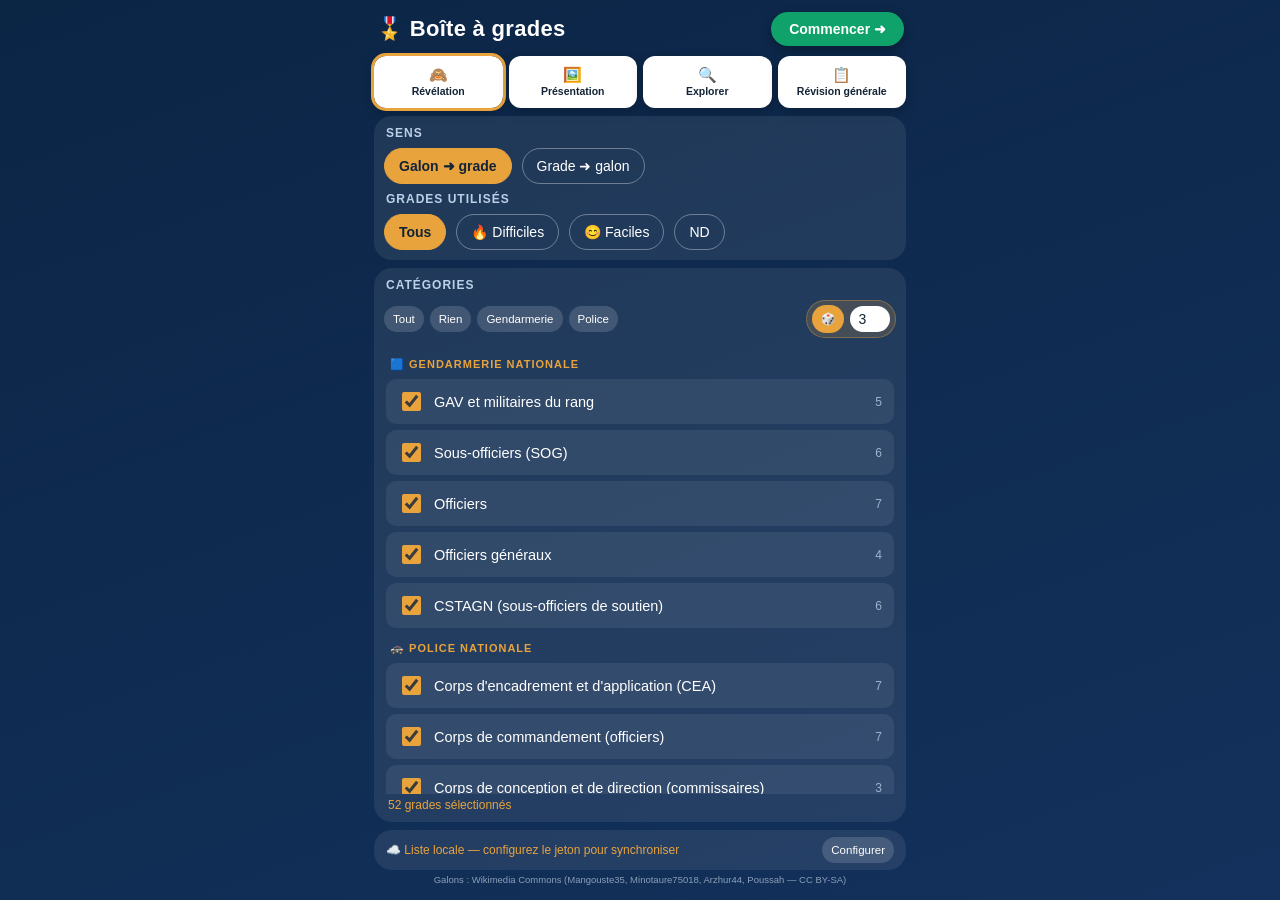
==== commit 2b0913bf: "OCTA affiché sur la même carte que le grade équivalent (GD, GM, OCTA) Co-Authored-By: Claude Opus 5." ====
--- a/index.html
+++ b/index.html
@@ -223,6 +223,8 @@
 .gbox.chest svg{aspect-ratio:1/1;}
 .gfig figcaption{order:-1;}
 .ladderpics{display:grid;grid-template-columns:2fr 1fr;gap:4px;}
+.gimgs.trio{gap:6px;}
+.gimgs.trio .gbox{height:clamp(64px,11dvh,110px);}
 </style>
 </head>
 <body>
@@ -353,7 +355,7 @@
    Images : Wikimedia Commons. Gendarmerie : Mangouste35 (CC BY-SA 3.0), Poussah (CC BY-SA 4.0).
    Police : planches Minotaure75018 (CC BY-SA 4.0), Arzhur44 (CC BY-SA 4.0).
    i : liste d'images. {f, l} = fichier entier ; {f, b:[x0,x1,y0,y1], W, H, l} = recadrage d'une planche. */
-const GD = 'Départementale (argent)', GM = 'Mobile (or)';
+const GD = 'Départementale (argent)', GM = 'Mobile (or)', OC = 'OCTA (argent)';
 const CEA = {f:'Galons CEA.svg', W:1444, H:881};
 const CC  = {f:'Galons CC.svg', W:1722, H:585};
 const CCD = {f:'Galons Commissaires.svg', W:923, H:460};
@@ -420,46 +422,28 @@
  p:pair(m=>bs([{c:m,thin:1},{c:m,f:1}])),
  i:gdgm('Major')},
 
-/* ===== Gendarmerie — Officiers (dont OCTA) ===== */
+/* ===== Gendarmerie — Officiers (avec l'OCTA, corps technique et administratif) ===== */
 {w:'Aspirant', c:2, d:'Un galon argent coupé de deux traits noirs.', x:'Élève officier.',
  p:[bs([{c:'o',cut:1}])],
  i:[{f:'Aspirant gendarmerie départementale.svg', l:GD}]},
-{w:'Sous-lieutenant', c:2, d:'Un galon.', x:'On dit « mon lieutenant ».',
- p:pair(m=>nb(m,1)),
- i:gdgm('Slt')},
-{w:'Sous-lieutenant (OCTA)', c:2, x:'OCTA (corps technique et administratif) : grenade sans soutaches au-dessus.', d:'Un galon argent ; grenade sans soutaches.',
- p:[nb('a',1)],
- i:[{f:'Slt cta.svg'}]},
-{w:'Lieutenant', c:2, d:'Deux galons.',
- p:pair(m=>nb(m,2)),
- i:gdgm('Ltn')},
-{w:'Lieutenant (OCTA)', c:2, x:'OCTA (corps technique et administratif) : grenade sans soutaches au-dessus.', d:'Deux galons argent ; grenade sans soutaches.',
- p:[nb('a',2)],
- i:[{f:'Ltn cta.svg'}]},
-{w:'Capitaine', c:2, d:'Trois galons.',
- p:pair(m=>nb(m,3)),
- i:gdgm('Cne')},
-{w:'Capitaine (OCTA)', c:2, x:'OCTA (corps technique et administratif) : grenade sans soutaches au-dessus.', d:'Trois galons argent ; grenade sans soutaches.',
- p:[nb('a',3)],
- i:[{f:'Cne cta.svg'}]},
-{w:'Chef d\'escadron', c:2, d:'Quatre galons.', x:'On dit « mon commandant » : le grade de commandant n\'existe pas en gendarmerie (sauf OCTA).',
- p:pair(m=>nb(m,4)),
- i:gdgm('Cen')},
-{w:'Commandant (OCTA)', c:2, d:'Quatre galons argent ; grenade sans soutaches.', x:'Seul corps de la gendarmerie où le grade s\'appelle « commandant » (ailleurs : chef d\'escadron).',
- p:[nb('a',4)],
- i:[{f:'Cdt cta.svg'}]},
-{w:'Lieutenant-colonel', c:2, d:'Cinq galons alternés : trois argent et deux or (départementale), trois or et deux argent (mobile).', x:'On dit « mon colonel ».',
- p:pair((m,i)=>alt(m,i)),
- i:gdgm('Lcl')},
-{w:'Lieutenant-colonel (OCTA)', c:2, x:'OCTA (corps technique et administratif) : grenade sans soutaches au-dessus.', d:'Cinq galons : trois argent et deux or alternés ; grenade sans soutaches.',
- p:[alt('a','o')],
- i:[{f:'Lcl cta.svg'}]},
-{w:'Colonel', c:2, d:'Cinq galons du même métal.',
- p:pair(m=>nb(m,5)),
- i:gdgm('Col')},
-{w:'Colonel (OCTA)', c:2, x:'OCTA (corps technique et administratif) : grenade sans soutaches au-dessus.', d:'Cinq galons argent ; grenade sans soutaches.',
- p:[nb('a',5)],
- i:[{f:'Col cta.svg'}]},
+{w:'Sous-lieutenant', c:2, d:'Un galon.', x:'On dit « mon lieutenant ». OCTA : grenade sans soutaches (les deux traits au-dessus de la flamme).',
+ p:pair(m=>nb(m,1)).concat([nb('a',1)]),
+ i:gdgm('Slt').concat([{f:'Slt cta.svg', l:OC}])},
+{w:'Lieutenant', c:2, d:'Deux galons.', x:'OCTA : grenade sans soutaches (les deux traits au-dessus de la flamme).',
+ p:pair(m=>nb(m,2)).concat([nb('a',2)]),
+ i:gdgm('Ltn').concat([{f:'Ltn cta.svg', l:OC}])},
+{w:'Capitaine', c:2, d:'Trois galons.', x:'OCTA : grenade sans soutaches (les deux traits au-dessus de la flamme).',
+ p:pair(m=>nb(m,3)).concat([nb('a',3)]),
+ i:gdgm('Cne').concat([{f:'Cne cta.svg', l:OC}])},
+{w:'Chef d\'escadron', c:2, d:'Quatre galons.', x:'On dit « mon commandant ». À l\'OCTA, le grade s\'appelle « commandant ». OCTA : grenade sans soutaches (les deux traits au-dessus de la flamme).',
+ p:pair(m=>nb(m,4)).concat([nb('a',4)]),
+ i:gdgm('Cen').concat([{f:'Cdt cta.svg', l:'OCTA — Commandant (argent)'}])},
+{w:'Lieutenant-colonel', c:2, d:'Cinq galons alternés.', x:'On dit « mon colonel ». OCTA : grenade sans soutaches (les deux traits au-dessus de la flamme).',
+ p:pair((m,i)=>alt(m,i)).concat([alt('a','o')]),
+ i:gdgm('Lcl').concat([{f:'Lcl cta.svg', l:OC}])},
+{w:'Colonel', c:2, d:'Cinq galons du même métal.', x:'OCTA : grenade sans soutaches (les deux traits au-dessus de la flamme).',
+ p:pair(m=>nb(m,5)).concat([nb('a',5)]),
+ i:gdgm('Col').concat([{f:'Col cta.svg', l:OC}])},
 
 /* ===== Gendarmerie — Officiers généraux ===== */
 {w:'Général de brigade', c:3, d:'Deux étoiles.',
@@ -911,7 +895,7 @@
 }
 function imagesEl(item, veiled){
   const wrap = document.createElement('div');
-  wrap.className = 'gimgs' + (item.i.length > 1 ? ' pair' : '');
+  wrap.className = 'gimgs' + (item.i.length > 2 ? ' pair trio' : item.i.length > 1 ? ' pair' : '');
   item.i.forEach((sp, k)=>{
     const fig = document.createElement('figure');
     fig.className = 'gfig';
@@ -1279,14 +1263,14 @@
   },{passive:true});
 })();
 
-/* toucher le bord gauche : précédent ; l'image ou le bord droit : révéler puis suivant */
+/* bord gauche : précédent ; bord droit : suivant ; image : révéler puis suivant */
 document.addEventListener('click', e=>{
   if(!$('play').classList.contains('active')) return;
   if(e.target.closest('button, input, a, .diffseg')) return;
   if(e.clientX < window.innerWidth * 0.25){ nav(-1); return; }
+  if(e.clientX > window.innerWidth * 0.75){ nav(1); return; }
   const onImage = e.target.closest('.gbox');
-  const rightEdge = e.clientX > window.innerWidth * 0.75;
-  if(onImage || rightEdge){
+  if(onImage){
     if(isRevealMode() && !revealed) revealOrNext();
     else nav(1);
   }
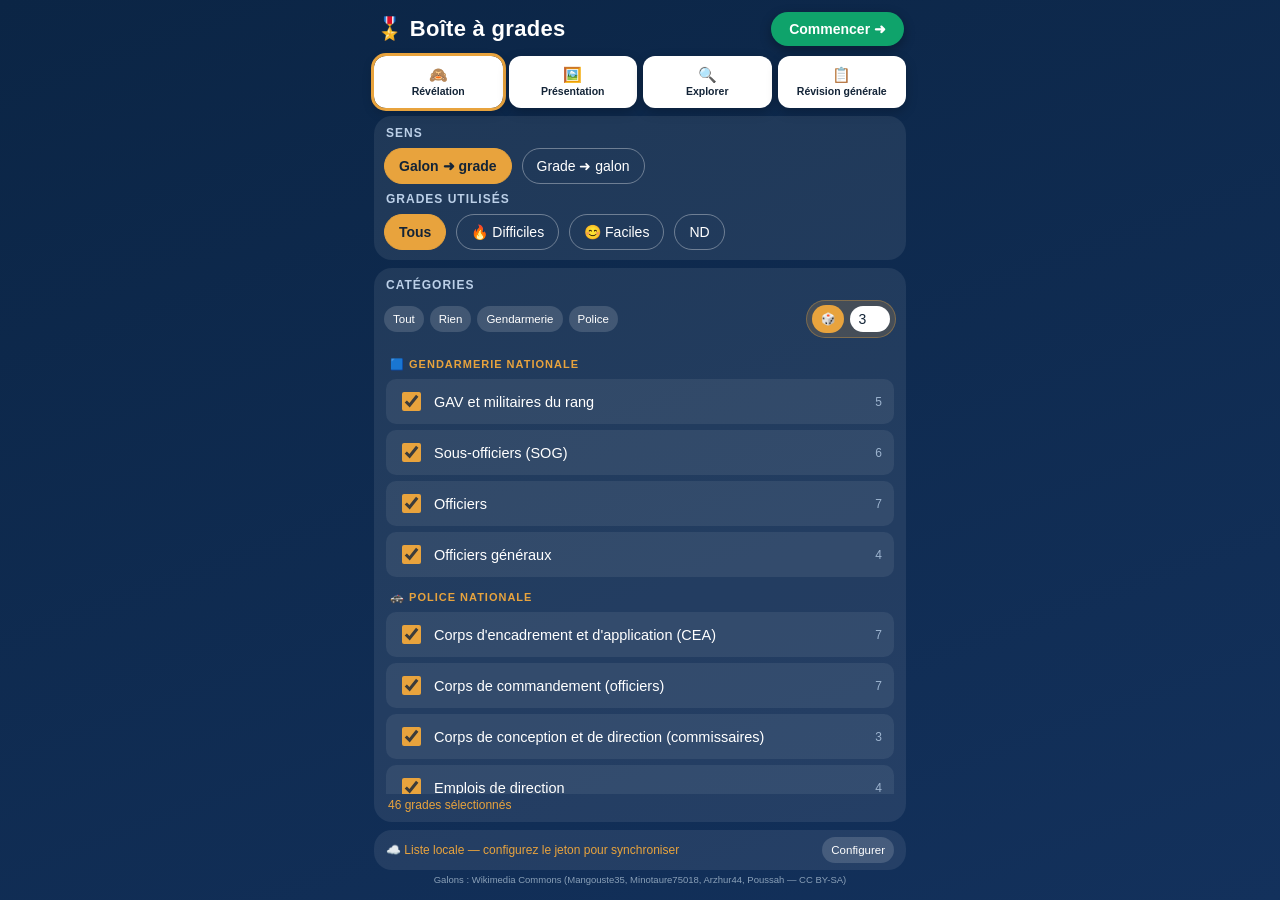
==== commit b06dad11: "CSTAGN affiché sur la même carte que le grade équivalent des sous-officiers Co-Authored-By: Claude O" ====
--- a/index.html
+++ b/index.html
@@ -274,7 +274,7 @@
       <button class="smallbtn" onclick="groupCats('P')">Police</button>
       <span class="randpick">
         <button class="smallbtn gold" onclick="randomCats()">🎲</button>
-        <input type="number" id="nbRand" min="1" max="10" value="3" inputmode="numeric" oninput="randomCats()">
+        <input type="number" id="nbRand" min="1" max="9" value="3" inputmode="numeric" oninput="randomCats()">
       </span>
     </div>
     <div class="catgrid" id="catgrid"></div>
@@ -355,7 +355,7 @@
    Images : Wikimedia Commons. Gendarmerie : Mangouste35 (CC BY-SA 3.0), Poussah (CC BY-SA 4.0).
    Police : planches Minotaure75018 (CC BY-SA 4.0), Arzhur44 (CC BY-SA 4.0).
    i : liste d'images. {f, l} = fichier entier ; {f, b:[x0,x1,y0,y1], W, H, l} = recadrage d'une planche. */
-const GD = 'Départementale (argent)', GM = 'Mobile (or)', OC = 'OCTA (argent)';
+const GD = 'Départementale (argent)', GM = 'Mobile (or)', OC = 'OCTA (argent)', CS = 'CSTAGN (argent)';
 const CEA = {f:'Galons CEA.svg', W:1444, H:881};
 const CC  = {f:'Galons CC.svg', W:1722, H:585};
 const CCD = {f:'Galons Commissaires.svg', W:923, H:460};
@@ -377,7 +377,6 @@
   {l:'Gendarmerie — Sous-officiers (SOG)', g:'G'},
   {l:'Gendarmerie — Officiers', g:'G'},
   {l:'Gendarmerie — Officiers généraux', g:'G'},
-  {l:'Gendarmerie — CSTAGN (sous-officiers de soutien)', g:'G'},
   {l:'Police — Corps d\'encadrement et d\'application (CEA)', g:'P'},
   {l:'Police — Corps de commandement (officiers)', g:'P'},
   {l:'Police — Corps de conception et de direction (commissaires)', g:'P'},
@@ -402,25 +401,25 @@
  p:[dg('a',1)],
  i:[{f:'Gav mdl.svg'}]},
 
-/* ===== Gendarmerie — Sous-officiers ===== */
-{w:'Gendarme sous contrat', c:1, d:'Un chevron (argent en départementale, or en mobile).',
- p:pair(m=>dg(m,1)),
- i:[{f:'Gend sc gd.svg', l:GD}, {f:'Gend sc gm.svg', l:GM}]},
-{w:'Gendarme de carrière', c:1, d:'Deux chevrons.', x:'Grade situé entre sergent et sergent-chef des armées.',
- p:pair(m=>dg(m,2)),
- i:gdgm('Gend')},
-{w:'Maréchal des logis-chef', c:1, d:'Trois chevrons.',
- p:pair(m=>dg(m,3)),
- i:gdgm('Mdc')},
-{w:'Adjudant', c:1, d:'Un galon à filet rouge, de métal inversé : or en départementale, argent en mobile.',
- p:pair((m,i)=>bs([{c:i,f:1}])),
- i:gdgm('Adj')},
-{w:'Adjudant-chef', c:1, d:'Un galon à filet rouge, du métal de la subdivision : argent en départementale, or en mobile.',
- p:pair(m=>bs([{c:m,f:1}])),
- i:gdgm('Adc')},
-{w:'Major', c:1, d:'Un galon large à filet rouge, du métal de la subdivision.',
- p:pair(m=>bs([{c:m,thin:1},{c:m,f:1}])),
- i:gdgm('Major')},
+/* ===== Gendarmerie — Sous-officiers (avec le CSTAGN, corps de soutien) ===== */
+{w:'Gendarme sous contrat', c:1, d:'Un chevron.', x:'Au CSTAGN, le grade s\'appelle « maréchal des logis » au lieu de « gendarme ». CSTAGN : grenade sans soutaches (les deux traits au-dessus de la flamme).',
+ p:pair(m=>dg(m,1)).concat([dg('a',1)]),
+ i:[{f:'Gend sc gd.svg', l:GD}, {f:'Gend sc gm.svg', l:GM}, {f:'Mdl sc cstag.svg', l:'CSTAGN — Maréchal des logis sous contrat (argent)'}]},
+{w:'Gendarme de carrière', c:1, d:'Deux chevrons.', x:'Grade situé entre sergent et sergent-chef des armées. Au CSTAGN, le grade s\'appelle « maréchal des logis » au lieu de « gendarme ». CSTAGN : grenade sans soutaches (les deux traits au-dessus de la flamme).',
+ p:pair(m=>dg(m,2)).concat([dg('a',2)]),
+ i:gdgm('Gend').concat([{f:'Mdl carriere cstag.svg', l:'CSTAGN — Maréchal des logis de carrière (argent)'}])},
+{w:'Maréchal des logis-chef', c:1, d:'Trois chevrons.', x:'CSTAGN : grenade sans soutaches (les deux traits au-dessus de la flamme).',
+ p:pair(m=>dg(m,3)).concat([dg('a',3)]),
+ i:gdgm('Mdc').concat([{f:'Mdc cstag.svg', l:CS}])},
+{w:'Adjudant', c:1, d:'Un galon à filet rouge, de métal inversé : or en départementale, argent en mobile.', x:'CSTAGN : grenade sans soutaches (les deux traits au-dessus de la flamme).',
+ p:pair((m,i)=>bs([{c:i,f:1}])).concat([bs([{c:'o',f:1}])]),
+ i:gdgm('Adj').concat([{f:'Adj cstag.svg', l:'CSTAGN (or)'}])},
+{w:'Adjudant-chef', c:1, d:'Un galon à filet rouge, du métal de la subdivision : argent en départementale, or en mobile.', x:'CSTAGN : grenade sans soutaches (les deux traits au-dessus de la flamme).',
+ p:pair(m=>bs([{c:m,f:1}])).concat([bs([{c:'a',f:1}])]),
+ i:gdgm('Adc').concat([{f:'Adc cstag.svg', l:CS}])},
+{w:'Major', c:1, d:'Un galon large à filet rouge, du métal de la subdivision.', x:'CSTAGN : grenade sans soutaches (les deux traits au-dessus de la flamme).',
+ p:pair(m=>bs([{c:m,thin:1},{c:m,f:1}])).concat([bs([{c:'a',thin:1},{c:'a',f:1}])]),
+ i:gdgm('Major').concat([{f:'Major cstag.svg', l:CS}])},
 
 /* ===== Gendarmerie — Officiers (avec l'OCTA, corps technique et administratif) ===== */
 {w:'Aspirant', c:2, d:'Un galon argent coupé de deux traits noirs.', x:'Élève officier.',
@@ -459,105 +458,85 @@
  p:[{bg:N, stars:5}],
  i:[{f:'Général armée gend.svg'}]},
 
-/* ===== Gendarmerie — CSTAGN ===== */
-{w:'Maréchal des logis sous contrat (CSTAGN)', c:4, d:'Un chevron argent ; grenade sans soutaches.', x:'Au CSTAGN, « maréchal des logis » remplace « gendarme ».',
- p:[dg('a',1)],
- i:[{f:'Mdl sc cstag.svg'}]},
-{w:'Maréchal des logis de carrière (CSTAGN)', c:4, d:'Deux chevrons argent ; grenade sans soutaches.',
- p:[dg('a',2)],
- i:[{f:'Mdl carriere cstag.svg'}]},
-{w:'Maréchal des logis-chef (CSTAGN)', c:4, d:'Trois chevrons argent ; grenade sans soutaches.',
- p:[dg('a',3)],
- i:[{f:'Mdc cstag.svg'}]},
-{w:'Adjudant (CSTAGN)', c:4, d:'Un galon or à filet rouge ; grenade sans soutaches.',
- p:[bs([{c:'o',f:1}])],
- i:[{f:'Adj cstag.svg'}]},
-{w:'Adjudant-chef (CSTAGN)', c:4, d:'Un galon argent à filet rouge ; grenade sans soutaches.',
- p:[bs([{c:'a',f:1}])],
- i:[{f:'Adc cstag.svg'}]},
-{w:'Major (CSTAGN)', c:4, d:'Un galon large argent à filet rouge ; grenade sans soutaches.',
- p:[bs([{c:'a',thin:1},{c:'a',f:1}])],
- i:[{f:'Major cstag.svg'}]},
-
 /* ===== Police — CEA ===== */
-{w:'Policier adjoint', c:5, d:'Fourreau bleu clair, sans galon.', x:'Contractuel, anciennement « adjoint de sécurité » (ADS).',
+{w:'Policier adjoint', c:4, d:'Fourreau bleu clair, sans galon.', x:'Contractuel, anciennement « adjoint de sécurité » (ADS).',
  p:[{bg:'bleu'}],
  i:[crop(CEA, 284, 432, 86, 405)]},
-{w:'Gardien de la paix stagiaire', c:5, d:'Un chevron blanc.',
+{w:'Gardien de la paix stagiaire', c:4, d:'Un chevron blanc.',
  p:[{bg:M, diag:['w']}],
  i:[crop(CEA, 529, 677, 86, 405)]},
-{w:'Gardien de la paix', c:5, d:'Un chevron blanc et un chevron fin.',
+{w:'Gardien de la paix', c:4, d:'Un chevron blanc et un chevron fin.',
  p:[{bg:M, diag:['w','w']}],
  i:[crop(CEA, 768, 915, 86, 405)]},
-{w:'Brigadier-chef de police', c:5, d:'Deux filets fins : blanc et rouge.',
+{w:'Brigadier-chef de police', c:4, d:'Deux filets fins : blanc et rouge.',
  p:[bs([{c:'w',f:1}])],
  i:[crop(CEA, 653, 792, 484, 752, 2)]},
-{w:'Major de police', c:5, d:'Une barrette blanche au-dessus des filets blanc et rouge.',
+{w:'Major de police', c:4, d:'Une barrette blanche au-dessus des filets blanc et rouge.',
  p:[bs([{c:'w',thin:1},{c:'w',f:1}])],
  i:[crop(CEA, 892, 1031, 484, 752, 2)]},
-{w:'Major RULP', c:5, d:'Galons de major et un losange argent.', x:'Responsable d\'unité locale de police.',
+{w:'Major RULP', c:4, d:'Galons de major et un losange argent.', x:'Responsable d\'unité locale de police.',
  p:[bs([{c:'w',thin:1},{c:'w',f:1}])],
  i:[{f:'MajorRULP.png'}]},
-{w:'Major à l\'échelon exceptionnel', c:5, d:'Galons de major et un losange or.',
+{w:'Major à l\'échelon exceptionnel', c:4, d:'Galons de major et un losange or.',
  p:[bs([{c:'w',thin:1},{c:'w',f:1}])],
  i:[{f:'MajorEX.png'}]},
 
 /* ===== Police — Corps de commandement ===== */
-{w:'Élève officier de police', c:6, d:'Une boucle (lacet) blanche.',
+{w:'Élève officier de police', c:5, d:'Une boucle (lacet) blanche.',
  p:[{bg:M, lace:1}],
  i:[crop(CC, 45, 193, 79, 400)]},
-{w:'Lieutenant stagiaire', c:6, d:'Une large barrette blanche.',
+{w:'Lieutenant stagiaire', c:5, d:'Une large barrette blanche.',
  p:[nb('w',1,M)],
  i:[crop(CC, 276, 423, 79, 400)]},
-{w:'Lieutenant de police', c:6, d:'Deux barrettes blanches.', x:'Appellation du capitaine pendant ses premières années après la formation.',
+{w:'Lieutenant de police', c:5, d:'Deux barrettes blanches.', x:'Appellation du capitaine pendant ses premières années après la formation.',
  p:[nb('w',2,M)],
  i:[crop(CC, 520, 668, 79, 400)]},
-{w:'Capitaine de police', c:6, d:'Trois barrettes blanches.',
+{w:'Capitaine de police', c:5, d:'Trois barrettes blanches.',
  p:[nb('w',3,M)],
  i:[crop(CC, 759, 907, 79, 400)]},
-{w:'Commandant de police', c:6, d:'Quatre barrettes blanches.',
+{w:'Commandant de police', c:5, d:'Quatre barrettes blanches.',
  p:[nb('w',4,M)],
  i:[crop(CC, 998, 1145, 79, 400)]},
-{w:'Commandant divisionnaire', c:6, d:'Barrettes de commandant et un motif de feuillage or.',
+{w:'Commandant divisionnaire', c:5, d:'Barrettes de commandant et un motif de feuillage or.',
  p:[Object.assign(nb('w',4,M), {los:{n:1,c:'o'}, border:'or'})],
  i:[crop(CC, 1221, 1368, 79, 400)]},
-{w:'Commandant divisionnaire à l\'emploi fonctionnel', c:6, d:'Barrettes de commandant et un motif de feuillage argent.',
+{w:'Commandant divisionnaire à l\'emploi fonctionnel', c:5, d:'Barrettes de commandant et un motif de feuillage argent.',
  p:[Object.assign(nb('w',4,M), {los:{n:1,c:'a'}})],
  i:[crop(CC, 1442, 1589, 79, 400)]},
 
 /* ===== Police — Commissaires ===== */
-{w:'Commissaire de police', c:7, d:'Feuilles de chêne brodées, sans barrette.',
+{w:'Commissaire de police', c:6, d:'Feuilles de chêne brodées, sans barrette.',
  p:[{bg:M, oak:1, border:'simple'}],
  i:[crop(CCD, 36, 180, 43, 359)]},
-{w:'Commissaire divisionnaire', c:7, d:'Feuilles de chêne et deux barrettes.',
+{w:'Commissaire divisionnaire', c:6, d:'Feuilles de chêne et deux barrettes.',
  p:[{bg:M, oak:1, border:'double'}],
  i:[crop(CCD, 512, 655, 43, 359)]},
-{w:'Commissaire général', c:7, d:'Fourreau bordé de broderie argent, feuilles de chêne et deux losanges or.',
+{w:'Commissaire général', c:6, d:'Fourreau bordé de broderie argent, feuilles de chêne et deux losanges or.',
  p:[{bg:M, los:{n:2,c:'o'}, border:'double'}],
  i:[crop(CCD, 750, 894, 43, 359)]},
 
 /* ===== Police — Emplois de direction ===== */
-{w:'Contrôleur général', c:8, d:'Broderie argent et deux losanges argent.',
+{w:'Contrôleur général', c:7, d:'Broderie argent et deux losanges argent.',
  p:[{bg:M, los:{n:2,c:'a'}, border:'brod'}],
  i:[crop(EMP, 31, 175, 29, 345)]},
-{w:'Inspecteur général', c:8, d:'Broderie argent et trois losanges argent.',
+{w:'Inspecteur général', c:7, d:'Broderie argent et trois losanges argent.',
  p:[{bg:M, los:{n:3,c:'a'}, border:'brod'}],
  i:[crop(EMP, 269, 414, 29, 345)]},
-{w:'Directeur des services actifs', c:8, d:'Broderie argent et quatre losanges argent.',
+{w:'Directeur des services actifs', c:7, d:'Broderie argent et quatre losanges argent.',
  p:[{bg:M, los:{n:4,c:'a'}, border:'double'}],
  i:[crop(EMP, 507, 651, 29, 345)]},
-{w:'Directeur général de la police nationale', c:8, d:'Broderie argent et cinq losanges argent.',
+{w:'Directeur général de la police nationale', c:7, d:'Broderie argent et cinq losanges argent.',
  p:[{bg:M, los:{n:5,c:'a'}, border:'brod'}],
  i:[crop(EMP, 744, 888, 29, 345)]},
 
 /* ===== Police — Anciens grades ===== */
-{w:'Sous-brigadier de police', c:9, d:'Deux chevrons blancs et un chevron fin.', x:'Grade supprimé.',
+{w:'Sous-brigadier de police', c:8, d:'Deux chevrons blancs et un chevron fin.', x:'Grade supprimé.',
  p:[{bg:M, diag:['w','w','w']}],
  i:[crop(CEA, 1007, 1154, 86, 405)]},
-{w:'Brigadier de police', c:9, d:'Une barrette or.', x:'Grade fusionné dans brigadier-chef.',
+{w:'Brigadier de police', c:8, d:'Une barrette or.', x:'Grade fusionné dans brigadier-chef.',
  p:[bs([{c:'o'}])],
  i:[crop(CEA, 409, 548, 484, 752, 2)]},
-{w:'Commissaire principal', c:9, d:'Feuilles de chêne et une barrette.', x:'Grade supprimé.',
+{w:'Commissaire principal', c:8, d:'Feuilles de chêne et une barrette.', x:'Grade supprimé.',
  p:[{none:'Non documenté'}],
  i:[crop(CCD, 267, 410, 43, 359)]}
 ]
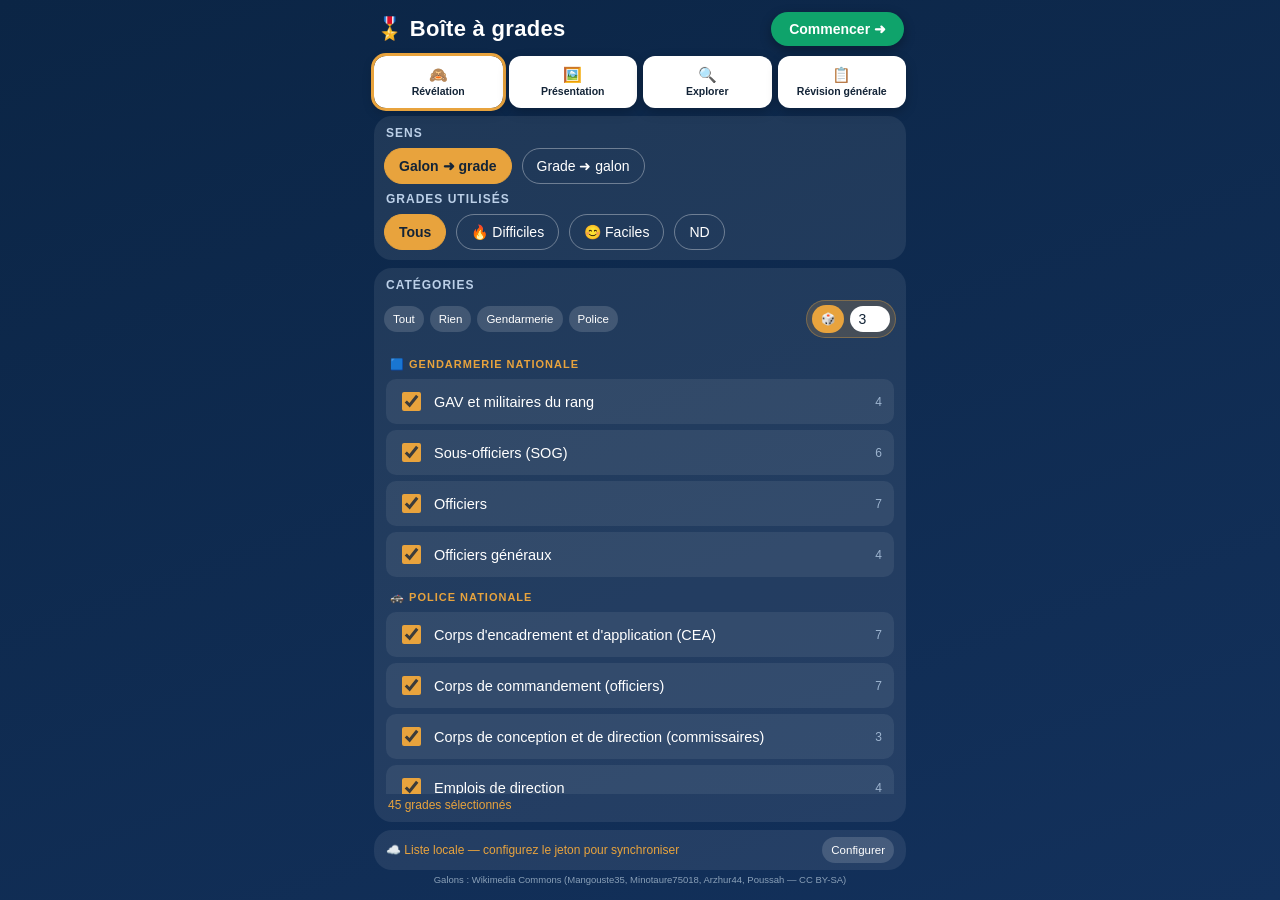
==== commit 3817477e: "Appellation pour chaque grade, une idée par ligne, sans ampoule ; légendes sans métal trompeur ; MDL" ====
--- a/index.html
+++ b/index.html
@@ -225,6 +225,11 @@
 .ladderpics{display:grid;grid-template-columns:2fr 1fr;gap:4px;}
 .gimgs.trio{gap:6px;}
 .gimgs.trio .gbox{height:clamp(64px,11dvh,110px);}
+.desc,.ladderdesc{white-space:pre-line;}
+.gimgs.quad{gap:4px;}
+.gimgs.quad .gbox{height:clamp(52px,8.5dvh,90px);}
+.desc .nl+.nl{margin-top:6px;padding-top:6px;border-top:1px solid #d9e2ee;}
+.desc .nl:first-child{font-weight:700;}
 </style>
 </head>
 <body>
@@ -355,7 +360,7 @@
    Images : Wikimedia Commons. Gendarmerie : Mangouste35 (CC BY-SA 3.0), Poussah (CC BY-SA 4.0).
    Police : planches Minotaure75018 (CC BY-SA 4.0), Arzhur44 (CC BY-SA 4.0).
    i : liste d'images. {f, l} = fichier entier ; {f, b:[x0,x1,y0,y1], W, H, l} = recadrage d'une planche. */
-const GD = 'Départementale (argent)', GM = 'Mobile (or)', OC = 'OCTA (argent)', CS = 'CSTAGN (argent)';
+const GD = 'Départementale', GM = 'Mobile', OC = 'OCTA', CS = 'CSTAGN';
 const CEA = {f:'Galons CEA.svg', W:1444, H:881};
 const CC  = {f:'Galons CC.svg', W:1722, H:585};
 const CCD = {f:'Galons Commissaires.svg', W:923, H:460};
@@ -385,158 +390,155 @@
 ],
 words: [
 /* ===== Gendarmerie — GAV et militaires du rang ===== */
-{w:'Gendarme adjoint volontaire (GAV)', c:0, d:'Fourreau bleu, sans chevron.',
+{w:'Gendarme adjoint volontaire (GAV)', c:0, x:'« Gendarme »', d:'Fourreau bleu, sans chevron.',
  p:[{bg:N}],
  i:[{f:'Gav gav.svg'}]},
-{w:'Gendarme adjoint de 1re classe', c:0, d:'Fourreau bleu, un chevron bleu.',
+{w:'Gendarme adjoint de 1re classe', c:0, x:'« Gendarme »', d:'Fourreau bleu, un chevron bleu.',
  p:[dg('b',1)],
  i:[{f:'Gav 1cl.svg'}]},
-{w:'Brigadier (GAV)', c:0, d:'Fourreau bleu, deux chevrons bleus.',
+{w:'Brigadier (GAV)', c:0, x:'« Brigadier »', d:'Fourreau bleu, deux chevrons bleus.',
  p:[dg('b',2)],
  i:[{f:'Gav bri.svg'}]},
-{w:'Brigadier-chef (GAV)', c:0, d:'Fourreau bleu, deux chevrons bleus sous un chevron argent.',
+{w:'Brigadier-chef (GAV)', c:0, x:'« Brigadier-chef »', d:'Fourreau bleu, deux chevrons bleus sous un chevron argent.',
  p:[{bg:N, diag:['b','b','a']}],
  i:[{f:'Gav bch.svg'}]},
-{w:'Maréchal des logis (GAV)', c:0, d:'Fourreau bleu, un seul chevron argent.',
- p:[dg('a',1)],
- i:[{f:'Gav mdl.svg'}]},
 
 /* ===== Gendarmerie — Sous-officiers (avec le CSTAGN, corps de soutien) ===== */
-{w:'Gendarme sous contrat', c:1, d:'Un chevron.', x:'Au CSTAGN, le grade s\'appelle « maréchal des logis » au lieu de « gendarme ». CSTAGN : grenade sans soutaches (les deux traits au-dessus de la flamme).',
- p:pair(m=>dg(m,1)).concat([dg('a',1)]),
- i:[{f:'Gend sc gd.svg', l:GD}, {f:'Gend sc gm.svg', l:GM}, {f:'Mdl sc cstag.svg', l:'CSTAGN — Maréchal des logis sous contrat (argent)'}]},
-{w:'Gendarme de carrière', c:1, d:'Deux chevrons.', x:'Grade situé entre sergent et sergent-chef des armées. Au CSTAGN, le grade s\'appelle « maréchal des logis » au lieu de « gendarme ». CSTAGN : grenade sans soutaches (les deux traits au-dessus de la flamme).',
+{w:'Gendarme sous contrat', c:1, x:'« Gendarme » ; CSTAGN et GAV : « Maréchal des logis »\nGrenade sans soutaches (les deux traits au-dessus de la flamme) : CSTAGN.\nFourreau bleu : GAV (volontaire, pas sous-officier).', d:'Un chevron.',
+ p:pair(m=>dg(m,1)).concat([dg('a',1), dg('a',1)]),
+ i:[{f:'Gend sc gd.svg', l:GD}, {f:'Gend sc gm.svg', l:GM}, {f:'Mdl sc cstag.svg', l:'CSTAGN — Maréchal des logis sous contrat'}, {f:'Gav mdl.svg', l:'GAV — Maréchal des logis'}]},
+{w:'Gendarme de carrière', c:1, x:'« Gendarme » ; CSTAGN : « Maréchal des logis »\nRang situé entre sergent et sergent-chef des armées.\nGrenade sans soutaches (les deux traits au-dessus de la flamme) : CSTAGN.', d:'Deux chevrons.',
  p:pair(m=>dg(m,2)).concat([dg('a',2)]),
- i:gdgm('Gend').concat([{f:'Mdl carriere cstag.svg', l:'CSTAGN — Maréchal des logis de carrière (argent)'}])},
-{w:'Maréchal des logis-chef', c:1, d:'Trois chevrons.', x:'CSTAGN : grenade sans soutaches (les deux traits au-dessus de la flamme).',
+ i:gdgm('Gend').concat([{f:'Mdl carriere cstag.svg', l:'CSTAGN — Maréchal des logis de carrière'}])},
+{w:'Maréchal des logis-chef', c:1, x:'« Maréchal des logis-chef » (couramment « Chef »)\nGrenade sans soutaches (les deux traits au-dessus de la flamme) : CSTAGN.', d:'Trois chevrons.',
  p:pair(m=>dg(m,3)).concat([dg('a',3)]),
  i:gdgm('Mdc').concat([{f:'Mdc cstag.svg', l:CS}])},
-{w:'Adjudant', c:1, d:'Un galon à filet rouge, de métal inversé : or en départementale, argent en mobile.', x:'CSTAGN : grenade sans soutaches (les deux traits au-dessus de la flamme).',
+{w:'Adjudant', c:1, x:'« Mon adjudant » (femme : « Adjudant »)\nMétal inversé : galon or en départementale et au CSTAGN, argent en mobile.\nGrenade sans soutaches (les deux traits au-dessus de la flamme) : CSTAGN.', d:'Un galon à filet rouge, de métal inversé : or en départementale, argent en mobile.',
  p:pair((m,i)=>bs([{c:i,f:1}])).concat([bs([{c:'o',f:1}])]),
- i:gdgm('Adj').concat([{f:'Adj cstag.svg', l:'CSTAGN (or)'}])},
-{w:'Adjudant-chef', c:1, d:'Un galon à filet rouge, du métal de la subdivision : argent en départementale, or en mobile.', x:'CSTAGN : grenade sans soutaches (les deux traits au-dessus de la flamme).',
+ i:gdgm('Adj').concat([{f:'Adj cstag.svg', l:CS}])},
+{w:'Adjudant-chef', c:1, x:'« Mon adjudant-chef » (femme : « Adjudant-chef »)\nGrenade sans soutaches (les deux traits au-dessus de la flamme) : CSTAGN.', d:'Un galon à filet rouge, du métal de la subdivision : argent en départementale, or en mobile.',
  p:pair(m=>bs([{c:m,f:1}])).concat([bs([{c:'a',f:1}])]),
  i:gdgm('Adc').concat([{f:'Adc cstag.svg', l:CS}])},
-{w:'Major', c:1, d:'Un galon large à filet rouge, du métal de la subdivision.', x:'CSTAGN : grenade sans soutaches (les deux traits au-dessus de la flamme).',
+{w:'Major', c:1, x:'« Major »\nGrenade sans soutaches (les deux traits au-dessus de la flamme) : CSTAGN.', d:'Un galon large à filet rouge, du métal de la subdivision.',
  p:pair(m=>bs([{c:m,thin:1},{c:m,f:1}])).concat([bs([{c:'a',thin:1},{c:'a',f:1}])]),
  i:gdgm('Major').concat([{f:'Major cstag.svg', l:CS}])},
 
 /* ===== Gendarmerie — Officiers (avec l'OCTA, corps technique et administratif) ===== */
-{w:'Aspirant', c:2, d:'Un galon argent coupé de deux traits noirs.', x:'Élève officier.',
+{w:'Aspirant', c:2, x:'« Mon lieutenant » (femme : « Aspirant »)\nÉlève officier.', d:'Un galon argent coupé de deux traits noirs.',
  p:[bs([{c:'o',cut:1}])],
  i:[{f:'Aspirant gendarmerie départementale.svg', l:GD}]},
-{w:'Sous-lieutenant', c:2, d:'Un galon.', x:'On dit « mon lieutenant ». OCTA : grenade sans soutaches (les deux traits au-dessus de la flamme).',
+{w:'Sous-lieutenant', c:2, x:'« Mon lieutenant » (femme : « Lieutenant »)\nGrenade sans soutaches (les deux traits au-dessus de la flamme) : OCTA.', d:'Un galon.',
  p:pair(m=>nb(m,1)).concat([nb('a',1)]),
  i:gdgm('Slt').concat([{f:'Slt cta.svg', l:OC}])},
-{w:'Lieutenant', c:2, d:'Deux galons.', x:'OCTA : grenade sans soutaches (les deux traits au-dessus de la flamme).',
+{w:'Lieutenant', c:2, x:'« Mon lieutenant » (femme : « Lieutenant »)\nGrenade sans soutaches (les deux traits au-dessus de la flamme) : OCTA.', d:'Deux galons.',
  p:pair(m=>nb(m,2)).concat([nb('a',2)]),
  i:gdgm('Ltn').concat([{f:'Ltn cta.svg', l:OC}])},
-{w:'Capitaine', c:2, d:'Trois galons.', x:'OCTA : grenade sans soutaches (les deux traits au-dessus de la flamme).',
+{w:'Capitaine', c:2, x:'« Mon capitaine » (femme : « Capitaine »)\nGrenade sans soutaches (les deux traits au-dessus de la flamme) : OCTA.', d:'Trois galons.',
  p:pair(m=>nb(m,3)).concat([nb('a',3)]),
  i:gdgm('Cne').concat([{f:'Cne cta.svg', l:OC}])},
-{w:'Chef d\'escadron', c:2, d:'Quatre galons.', x:'On dit « mon commandant ». À l\'OCTA, le grade s\'appelle « commandant ». OCTA : grenade sans soutaches (les deux traits au-dessus de la flamme).',
+{w:'Chef d\'escadron', c:2, x:'« Mon commandant » (femme : « Commandant »)\nÀ l\'OCTA, le grade s\'appelle « commandant ».\nGrenade sans soutaches (les deux traits au-dessus de la flamme) : OCTA.', d:'Quatre galons.',
  p:pair(m=>nb(m,4)).concat([nb('a',4)]),
- i:gdgm('Cen').concat([{f:'Cdt cta.svg', l:'OCTA — Commandant (argent)'}])},
-{w:'Lieutenant-colonel', c:2, d:'Cinq galons alternés.', x:'On dit « mon colonel ». OCTA : grenade sans soutaches (les deux traits au-dessus de la flamme).',
+ i:gdgm('Cen').concat([{f:'Cdt cta.svg', l:'OCTA — Commandant'}])},
+{w:'Lieutenant-colonel', c:2, x:'« Mon colonel » (femme : « Colonel »)\nGalons alternés : trois du métal de la subdivision, deux de l\'autre.\nGrenade sans soutaches (les deux traits au-dessus de la flamme) : OCTA.', d:'Cinq galons alternés.',
  p:pair((m,i)=>alt(m,i)).concat([alt('a','o')]),
  i:gdgm('Lcl').concat([{f:'Lcl cta.svg', l:OC}])},
-{w:'Colonel', c:2, d:'Cinq galons du même métal.', x:'OCTA : grenade sans soutaches (les deux traits au-dessus de la flamme).',
+{w:'Colonel', c:2, x:'« Mon colonel » (femme : « Colonel »)\nGrenade sans soutaches (les deux traits au-dessus de la flamme) : OCTA.', d:'Cinq galons du même métal.',
  p:pair(m=>nb(m,5)).concat([nb('a',5)]),
  i:gdgm('Col').concat([{f:'Col cta.svg', l:OC}])},
 
 /* ===== Gendarmerie — Officiers généraux ===== */
-{w:'Général de brigade', c:3, d:'Deux étoiles.',
+{w:'Général de brigade', c:3, x:'« Mon général » (femme : « Général »)', d:'Deux étoiles.',
  p:[{bg:N, stars:2}],
  i:[{f:'Général brigade gend.svg'}]},
-{w:'Général de division', c:3, d:'Trois étoiles.',
+{w:'Général de division', c:3, x:'« Mon général » (femme : « Général »)', d:'Trois étoiles.',
  p:[{bg:N, stars:3}],
  i:[{f:'Général division gend.svg'}]},
-{w:'Général de corps d\'armée', c:3, d:'Quatre étoiles.',
+{w:'Général de corps d\'armée', c:3, x:'« Mon général » (femme : « Général »)', d:'Quatre étoiles.',
  p:[{bg:N, stars:4}],
  i:[{f:'Général corps d\'armée gend.svg'}]},
-{w:'Général d\'armée', c:3, d:'Cinq étoiles.',
+{w:'Général d\'armée', c:3, x:'« Mon général » (femme : « Général »)', d:'Cinq étoiles.',
  p:[{bg:N, stars:5}],
  i:[{f:'Général armée gend.svg'}]},
 
 /* ===== Police — CEA ===== */
-{w:'Policier adjoint', c:4, d:'Fourreau bleu clair, sans galon.', x:'Contractuel, anciennement « adjoint de sécurité » (ADS).',
+{w:'Policier adjoint', c:4, x:'« Monsieur » / « Madame »\nContractuel, anciennement « adjoint de sécurité » (ADS).', d:'Fourreau bleu clair, sans galon.',
  p:[{bg:'bleu'}],
  i:[crop(CEA, 284, 432, 86, 405)]},
-{w:'Gardien de la paix stagiaire', c:4, d:'Un chevron blanc.',
+{w:'Gardien de la paix stagiaire', c:4, x:'« Gardien »', d:'Un chevron blanc.',
  p:[{bg:M, diag:['w']}],
  i:[crop(CEA, 529, 677, 86, 405)]},
-{w:'Gardien de la paix', c:4, d:'Un chevron blanc et un chevron fin.',
+{w:'Gardien de la paix', c:4, x:'« Gardien »', d:'Un chevron blanc et un chevron fin.',
  p:[{bg:M, diag:['w','w']}],
  i:[crop(CEA, 768, 915, 86, 405)]},
-{w:'Brigadier-chef de police', c:4, d:'Deux filets fins : blanc et rouge.',
+{w:'Brigadier-chef de police', c:4, x:'« Brigadier-chef »', d:'Deux filets fins : blanc et rouge.',
  p:[bs([{c:'w',f:1}])],
  i:[crop(CEA, 653, 792, 484, 752, 2)]},
-{w:'Major de police', c:4, d:'Une barrette blanche au-dessus des filets blanc et rouge.',
+{w:'Major de police', c:4, x:'« Major »', d:'Une barrette blanche au-dessus des filets blanc et rouge.',
  p:[bs([{c:'w',thin:1},{c:'w',f:1}])],
  i:[crop(CEA, 892, 1031, 484, 752, 2)]},
-{w:'Major RULP', c:4, d:'Galons de major et un losange argent.', x:'Responsable d\'unité locale de police.',
+{w:'Major RULP', c:4, x:'« Major »\nResponsable d\'unité locale de police.', d:'Galons de major et un losange argent.',
  p:[bs([{c:'w',thin:1},{c:'w',f:1}])],
  i:[{f:'MajorRULP.png'}]},
-{w:'Major à l\'échelon exceptionnel', c:4, d:'Galons de major et un losange or.',
+{w:'Major à l\'échelon exceptionnel', c:4, x:'« Major »', d:'Galons de major et un losange or.',
  p:[bs([{c:'w',thin:1},{c:'w',f:1}])],
  i:[{f:'MajorEX.png'}]},
 
 /* ===== Police — Corps de commandement ===== */
-{w:'Élève officier de police', c:5, d:'Une boucle (lacet) blanche.',
+{w:'Élève officier de police', c:5, x:'« Monsieur » / « Madame »', d:'Une boucle (lacet) blanche.',
  p:[{bg:M, lace:1}],
  i:[crop(CC, 45, 193, 79, 400)]},
-{w:'Lieutenant stagiaire', c:5, d:'Une large barrette blanche.',
+{w:'Lieutenant stagiaire', c:5, x:'« Lieutenant »', d:'Une large barrette blanche.',
  p:[nb('w',1,M)],
  i:[crop(CC, 276, 423, 79, 400)]},
-{w:'Lieutenant de police', c:5, d:'Deux barrettes blanches.', x:'Appellation du capitaine pendant ses premières années après la formation.',
+{w:'Lieutenant de police', c:5, x:'« Lieutenant »\nAppellation du capitaine pendant ses premières années après la formation.', d:'Deux barrettes blanches.',
  p:[nb('w',2,M)],
  i:[crop(CC, 520, 668, 79, 400)]},
-{w:'Capitaine de police', c:5, d:'Trois barrettes blanches.',
+{w:'Capitaine de police', c:5, x:'« Capitaine »', d:'Trois barrettes blanches.',
  p:[nb('w',3,M)],
  i:[crop(CC, 759, 907, 79, 400)]},
-{w:'Commandant de police', c:5, d:'Quatre barrettes blanches.',
+{w:'Commandant de police', c:5, x:'« Commandant »', d:'Quatre barrettes blanches.',
  p:[nb('w',4,M)],
  i:[crop(CC, 998, 1145, 79, 400)]},
-{w:'Commandant divisionnaire', c:5, d:'Barrettes de commandant et un motif de feuillage or.',
+{w:'Commandant divisionnaire', c:5, x:'« Commandant »', d:'Barrettes de commandant et un motif de feuillage or.',
  p:[Object.assign(nb('w',4,M), {los:{n:1,c:'o'}, border:'or'})],
  i:[crop(CC, 1221, 1368, 79, 400)]},
-{w:'Commandant divisionnaire à l\'emploi fonctionnel', c:5, d:'Barrettes de commandant et un motif de feuillage argent.',
+{w:'Commandant divisionnaire à l\'emploi fonctionnel', c:5, x:'« Commandant »', d:'Barrettes de commandant et un motif de feuillage argent.',
  p:[Object.assign(nb('w',4,M), {los:{n:1,c:'a'}})],
  i:[crop(CC, 1442, 1589, 79, 400)]},
 
 /* ===== Police — Commissaires ===== */
-{w:'Commissaire de police', c:6, d:'Feuilles de chêne brodées, sans barrette.',
+{w:'Commissaire de police', c:6, x:'« Monsieur le commissaire » / « Madame la commissaire »', d:'Feuilles de chêne brodées, sans barrette.',
  p:[{bg:M, oak:1, border:'simple'}],
  i:[crop(CCD, 36, 180, 43, 359)]},
-{w:'Commissaire divisionnaire', c:6, d:'Feuilles de chêne et deux barrettes.',
+{w:'Commissaire divisionnaire', c:6, x:'« Monsieur le commissaire » / « Madame la commissaire »', d:'Feuilles de chêne et deux barrettes.',
  p:[{bg:M, oak:1, border:'double'}],
  i:[crop(CCD, 512, 655, 43, 359)]},
-{w:'Commissaire général', c:6, d:'Fourreau bordé de broderie argent, feuilles de chêne et deux losanges or.',
+{w:'Commissaire général', c:6, x:'« Monsieur le commissaire général » / « Madame la commissaire générale »', d:'Fourreau bordé de broderie argent, feuilles de chêne et deux losanges or.',
  p:[{bg:M, los:{n:2,c:'o'}, border:'double'}],
  i:[crop(CCD, 750, 894, 43, 359)]},
 
 /* ===== Police — Emplois de direction ===== */
-{w:'Contrôleur général', c:7, d:'Broderie argent et deux losanges argent.',
+{w:'Contrôleur général', c:7, x:'« Monsieur le contrôleur général » / « Madame la contrôleuse générale »', d:'Broderie argent et deux losanges argent.',
  p:[{bg:M, los:{n:2,c:'a'}, border:'brod'}],
  i:[crop(EMP, 31, 175, 29, 345)]},
-{w:'Inspecteur général', c:7, d:'Broderie argent et trois losanges argent.',
+{w:'Inspecteur général', c:7, x:'« Monsieur l\'inspecteur général » / « Madame l\'inspectrice générale »', d:'Broderie argent et trois losanges argent.',
  p:[{bg:M, los:{n:3,c:'a'}, border:'brod'}],
  i:[crop(EMP, 269, 414, 29, 345)]},
-{w:'Directeur des services actifs', c:7, d:'Broderie argent et quatre losanges argent.',
+{w:'Directeur des services actifs', c:7, x:'« Monsieur le directeur » / « Madame la directrice »', d:'Broderie argent et quatre losanges argent.',
  p:[{bg:M, los:{n:4,c:'a'}, border:'double'}],
  i:[crop(EMP, 507, 651, 29, 345)]},
-{w:'Directeur général de la police nationale', c:7, d:'Broderie argent et cinq losanges argent.',
+{w:'Directeur général de la police nationale', c:7, x:'« Monsieur le directeur général » / « Madame la directrice générale »', d:'Broderie argent et cinq losanges argent.',
  p:[{bg:M, los:{n:5,c:'a'}, border:'brod'}],
  i:[crop(EMP, 744, 888, 29, 345)]},
 
 /* ===== Police — Anciens grades ===== */
-{w:'Sous-brigadier de police', c:8, d:'Deux chevrons blancs et un chevron fin.', x:'Grade supprimé.',
+{w:'Sous-brigadier de police', c:8, x:'« Sous-brigadier »\nGrade supprimé.', d:'Deux chevrons blancs et un chevron fin.',
  p:[{bg:M, diag:['w','w','w']}],
  i:[crop(CEA, 1007, 1154, 86, 405)]},
-{w:'Brigadier de police', c:8, d:'Une barrette or.', x:'Grade fusionné dans brigadier-chef.',
+{w:'Brigadier de police', c:8, x:'« Brigadier »\nGrade fusionné dans brigadier-chef.', d:'Une barrette or.',
  p:[bs([{c:'o'}])],
  i:[crop(CEA, 409, 548, 484, 752, 2)]},
-{w:'Commissaire principal', c:8, d:'Feuilles de chêne et une barrette.', x:'Grade supprimé.',
+{w:'Commissaire principal', c:8, x:'« Monsieur le commissaire » / « Madame la commissaire »\nGrade supprimé.', d:'Feuilles de chêne et une barrette.',
  p:[{none:'Non documenté'}],
  i:[crop(CCD, 267, 410, 43, 359)]}
 ]
@@ -874,7 +876,7 @@
 }
 function imagesEl(item, veiled){
   const wrap = document.createElement('div');
-  wrap.className = 'gimgs' + (item.i.length > 2 ? ' pair trio' : item.i.length > 1 ? ' pair' : '');
+  wrap.className = 'gimgs' + (item.i.length > 3 ? ' pair trio quad' : item.i.length > 2 ? ' pair trio' : item.i.length > 1 ? ' pair' : '');
   item.i.forEach((sp, k)=>{
     const fig = document.createElement('figure');
     fig.className = 'gfig';
@@ -901,7 +903,8 @@
   if(!item.x) return null;
   const d = document.createElement('div');
   d.className = 'desc' + (hidden ? ' hiddendesc' : '');
-  d.textContent = hidden ? '❓ Remarque cachée' : '💡 ' + item.x;
+  if(hidden) d.textContent = '❓ Remarque cachée';
+  else item.x.split('\n').forEach(t=>{ const l = document.createElement('div'); l.className = 'nl'; l.textContent = t.replace(/« /g,'«\u00a0').replace(/ »/g,'\u00a0»').replace(/ :/g,'\u00a0:'); d.appendChild(l); });
   return d;
 }
 function catLab(ci, hidden){
@@ -1162,7 +1165,7 @@
     pics.appendChild(chestNode(w.p && w.p[0]));
     row.appendChild(pics);
     const t = document.createElement('div');
-    t.innerHTML = '<div class="laddername">' + escapeHtml(w.w) + '</div>' + (w.x ? '<div class="ladderdesc">💡 ' + escapeHtml(w.x) + '</div>' : '');
+    t.innerHTML = '<div class="laddername">' + escapeHtml(w.w) + '</div>' + (w.x ? '<div class="ladderdesc">' + escapeHtml(w.x) + '</div>' : '');
     t.appendChild(diffBtn(w.w));
     t.style.cursor = 'pointer';
     t.onclick = e=>{ if(e.target.closest('.diffseg')) return; $('exInput').value = w.w; exShow(w); window.scrollTo(0,0); };
